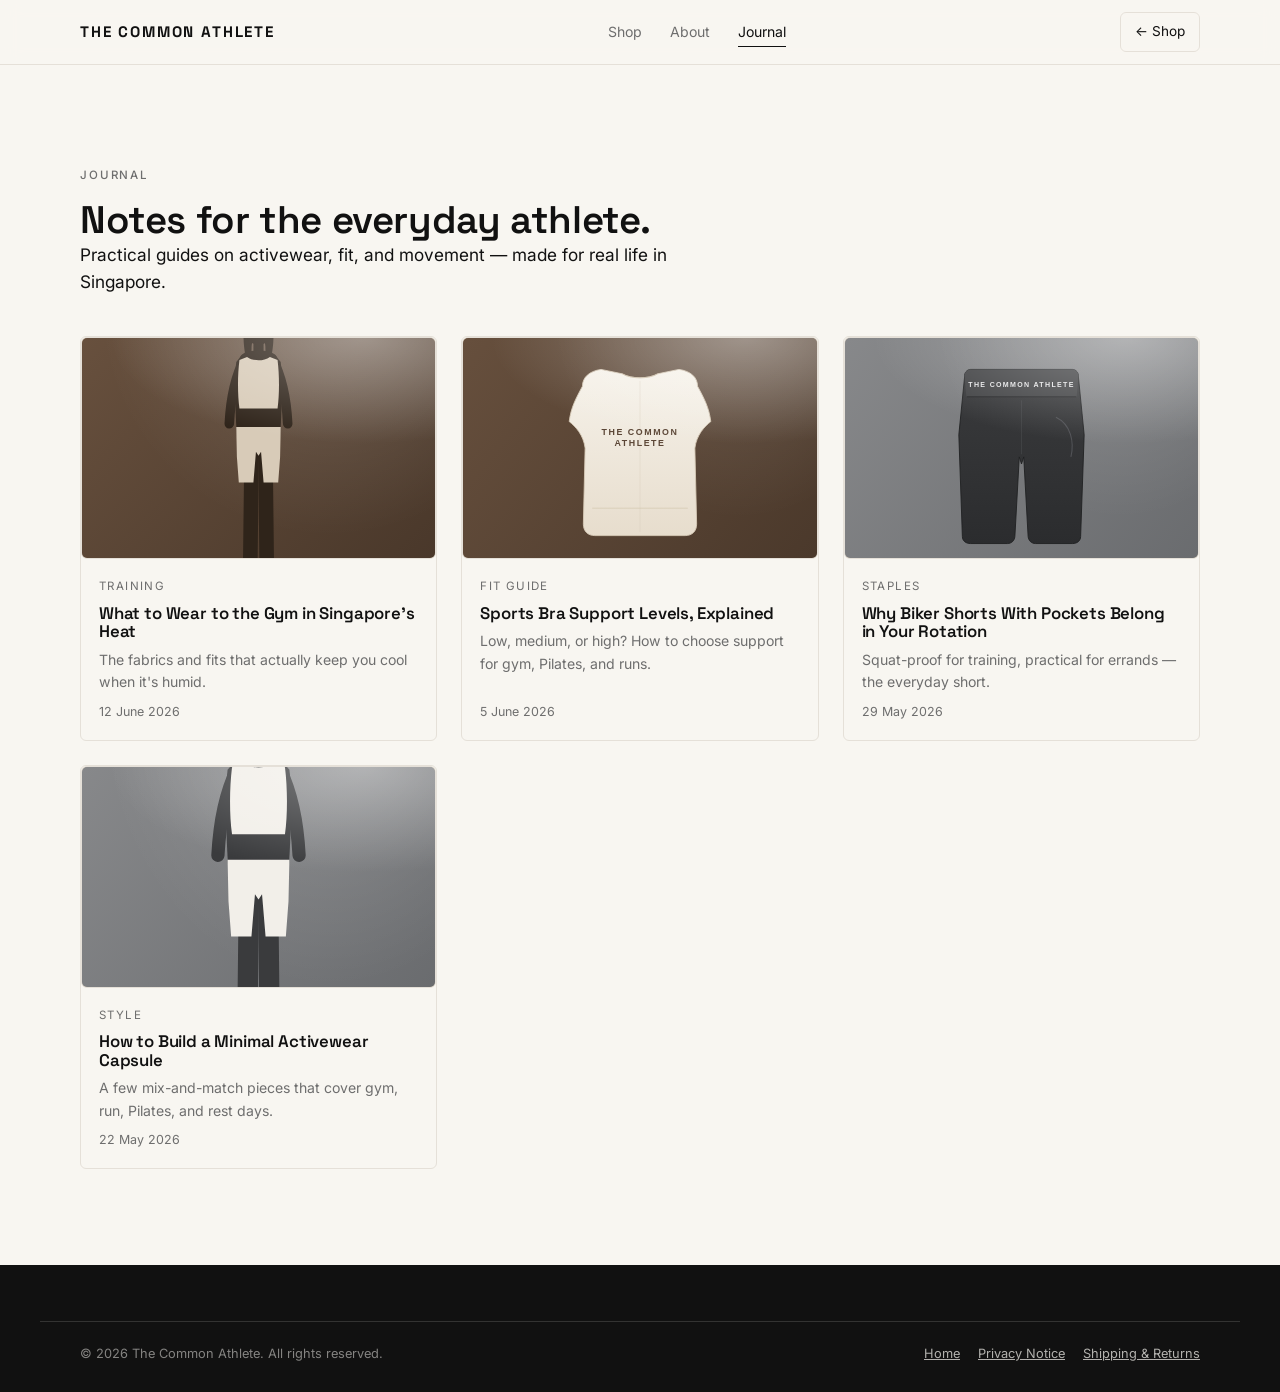
==== blog/index.html @ 87c4ff46 "Add SEO, blog, countdown, shop & launch-ready improvements SEO: - Full meta + Open Graph + Twitter c" ====
<!DOCTYPE html>
<html lang="en">
<head>
  <meta charset="UTF-8" />
  <meta name="viewport" content="width=device-width, initial-scale=1.0" />
  <title>Journal | The Common Athlete — Activewear Tips &amp; Guides Singapore</title>
  <meta name="description" content="The Common Athlete Journal — practical guides on activewear for Singapore's heat, sports bra support, biker shorts, and building a minimal activewear capsule." />
  <meta name="keywords" content="activewear blog Singapore, gym wear tips, sports bra guide, biker shorts, activewear capsule, athleisure Singapore" />
  <link rel="canonical" href="https://dominopizzaaaa.github.io/the-common-athlete/blog/" />
  <link rel="icon" href="../favicon.svg" type="image/svg+xml" />
  <link rel="apple-touch-icon" href="../apple-touch-icon.png" />

  <meta property="og:type" content="website" />
  <meta property="og:site_name" content="The Common Athlete" />
  <meta property="og:title" content="The Common Athlete Journal — Activewear Tips &amp; Guides" />
  <meta property="og:description" content="Practical activewear guides for the everyday athlete in Singapore." />
  <meta property="og:url" content="https://dominopizzaaaa.github.io/the-common-athlete/blog/" />
  <meta property="og:image" content="https://dominopizzaaaa.github.io/the-common-athlete/images/og-image.png" />
  <meta name="twitter:card" content="summary_large_image" />

  <link rel="preconnect" href="https://fonts.googleapis.com" />
  <link rel="preconnect" href="https://fonts.gstatic.com" crossorigin />
  <link href="https://fonts.googleapis.com/css2?family=Inter:wght@400;500;600&family=Space+Grotesk:wght@500;600;700&display=swap" rel="stylesheet" />
  <link rel="stylesheet" href="../css/styles.css" />

  <script type="application/ld+json">
  {
    "@context": "https://schema.org",
    "@type": "Blog",
    "name": "The Common Athlete Journal",
    "url": "https://dominopizzaaaa.github.io/the-common-athlete/blog/",
    "description": "Practical activewear guides for the everyday athlete in Singapore.",
    "publisher": { "@type": "Organization", "name": "The Common Athlete" }
  }
  </script>
</head>
<body>
  <header class="nav">
    <div class="nav__inner container">
      <a href="../index.html" class="nav__logo">THE COMMON ATHLETE</a>
      <nav class="nav__links" aria-label="Primary">
        <a href="../index.html#collection">Shop</a>
        <a href="../index.html#about">About</a>
        <a href="index.html" class="is-active">Journal</a>
      </nav>
      <a href="../index.html" class="nav__bag">← Shop</a>
    </div>
  </header>

  <main class="section">
    <div class="container">
      <header class="section__head">
        <span class="eyebrow">Journal</span>
        <h1 class="section__title">Notes for the everyday athlete.</h1>
        <p class="lead">Practical guides on activewear, fit, and movement — made for real life in Singapore.</p>
      </header>

      <div class="blog-grid">
        <a class="post-card" href="gym-activewear-singapore-heat.html">
          <div class="post-card__media ph"><img src="../images/life-gym.svg" alt="Training in Singapore's heat" loading="lazy" /></div>
          <div class="post-card__body">
            <span class="post-card__cat">Training</span>
            <h2 class="post-card__title">What to Wear to the Gym in Singapore's Heat</h2>
            <p class="post-card__excerpt">The fabrics and fits that actually keep you cool when it's humid.</p>
            <span class="post-card__date">12 June 2026</span>
          </div>
        </a>

        <a class="post-card" href="sports-bra-support-guide.html">
          <div class="post-card__media ph"><img src="../images/product-crop.svg" alt="Sports bra support levels" loading="lazy" /></div>
          <div class="post-card__body">
            <span class="post-card__cat">Fit Guide</span>
            <h2 class="post-card__title">Sports Bra Support Levels, Explained</h2>
            <p class="post-card__excerpt">Low, medium, or high? How to choose support for gym, Pilates, and runs.</p>
            <span class="post-card__date">5 June 2026</span>
          </div>
        </a>

        <a class="post-card" href="biker-shorts-with-pockets.html">
          <div class="post-card__media ph"><img src="../images/product-shorts.svg" alt="Biker shorts with pockets" loading="lazy" /></div>
          <div class="post-card__body">
            <span class="post-card__cat">Staples</span>
            <h2 class="post-card__title">Why Biker Shorts With Pockets Belong in Your Rotation</h2>
            <p class="post-card__excerpt">Squat-proof for training, practical for errands — the everyday short.</p>
            <span class="post-card__date">29 May 2026</span>
          </div>
        </a>

        <a class="post-card" href="activewear-capsule-wardrobe.html">
          <div class="post-card__media ph"><img src="../images/look-1.svg" alt="Minimal activewear capsule" loading="lazy" /></div>
          <div class="post-card__body">
            <span class="post-card__cat">Style</span>
            <h2 class="post-card__title">How to Build a Minimal Activewear Capsule</h2>
            <p class="post-card__excerpt">A few mix-and-match pieces that cover gym, run, Pilates, and rest days.</p>
            <span class="post-card__date">22 May 2026</span>
          </div>
        </a>
      </div>
    </div>
  </main>

  <footer class="footer">
    <div class="container footer__base">
      <p>© <span id="year"></span> The Common Athlete. All rights reserved.</p>
      <nav class="footer__legal" aria-label="Legal">
        <a href="../index.html">Home</a>
        <a href="../privacy.html">Privacy Notice</a>
        <a href="../shipping-returns.html">Shipping &amp; Returns</a>
      </nav>
    </div>
  </footer>
  <script>document.getElementById('year').textContent = new Date().getFullYear();</script>
</body>
</html>
---- css/styles.css ----
/* ==========================================================================
   The Common Athlete — styles.css
   Minimal, editorial activewear brand. Mobile-first, responsive.
   ========================================================================== */

/* ---------- Design tokens ---------- */
:root {
  --bg:            #F8F6F1;  /* warm off-white */
  --bg-alt:        #F1EEE6;  /* slightly deeper section bg */
  --text:          #111111;  /* near-black */
  --muted:         #6E6E6E;  /* secondary text */
  --accent:        #5B4636;  /* espresso */
  --accent-dark:   #463528;  /* espresso hover */
  --oat:           #D8CBB8;  /* soft neutral */
  --border:        #E5E0D8;  /* light beige border */

  --maxw: 1200px;
  --pad: 24px;
  --radius: 6px;
  --ease: cubic-bezier(.4, 0, .2, 1);

  --shadow: 0 1px 2px rgba(17,17,17,.04), 0 8px 24px rgba(17,17,17,.05);
}

/* ---------- Reset ---------- */
*, *::before, *::after { box-sizing: border-box; }
* { margin: 0; }

html { scroll-behavior: smooth; -webkit-text-size-adjust: 100%; }

body {
  font-family: "Inter", system-ui, -apple-system, "Segoe UI", sans-serif;
  background: var(--bg);
  color: var(--text);
  line-height: 1.6;
  -webkit-font-smoothing: antialiased;
  text-rendering: optimizeLegibility;
}

img { max-width: 100%; display: block; }
a { color: inherit; text-decoration: none; }
button { font: inherit; cursor: pointer; }
ul { list-style: none; padding: 0; }

h1, h2, h3, h4 {
  font-family: "Space Grotesk", "Inter", sans-serif;
  font-weight: 600;
  line-height: 1.1;
  letter-spacing: -0.01em;
}

/* ---------- Layout helpers ---------- */
.container {
  width: 100%;
  max-width: var(--maxw);
  margin: 0 auto;
  padding: 0 var(--pad);
}

.section { padding: 72px 0; }
.section--alt { background: var(--bg-alt); }

.section__head { max-width: 640px; margin-bottom: 40px; }
.section__title {
  font-size: clamp(1.6rem, 4vw, 2.4rem);
  margin-top: 12px;
}

.eyebrow {
  display: inline-block;
  font-size: 0.72rem;
  letter-spacing: 0.16em;
  text-transform: uppercase;
  color: var(--muted);
  font-weight: 500;
}

.lead { font-size: 1.08rem; color: var(--text); margin-bottom: 16px; }
.muted { color: var(--muted); font-weight: 400; }

/* ---------- Buttons ---------- */
.btn {
  display: inline-flex;
  align-items: center;
  justify-content: center;
  gap: 8px;
  padding: 13px 24px;
  border-radius: var(--radius);
  font-size: 0.92rem;
  font-weight: 500;
  letter-spacing: 0.01em;
  border: 1px solid transparent;
  transition: background .25s var(--ease), color .25s var(--ease),
              border-color .25s var(--ease), transform .15s var(--ease);
}
.btn:active { transform: translateY(1px); }

.btn--solid { background: var(--text); color: var(--bg); }
.btn--solid:hover { background: var(--accent); }

.btn--outline {
  background: transparent;
  color: var(--text);
  border-color: var(--text);
}
.btn--outline:hover { background: var(--text); color: var(--bg); }

.btn--block { width: 100%; }

/* ---------- Announcement bar ---------- */
.announce {
  background: var(--accent);
  color: var(--bg);
  text-align: center;
  font-size: 0.8rem;
  letter-spacing: 0.02em;
  padding: 9px 16px;
}

/* ---------- Navigation ---------- */
.nav {
  position: sticky;
  top: 0;
  z-index: 50;
  background: rgba(248, 246, 241, 0.85);
  backdrop-filter: saturate(140%) blur(10px);
  border-bottom: 1px solid var(--border);
}
.nav__inner {
  display: flex;
  align-items: center;
  justify-content: space-between;
  gap: 16px;
  height: 64px;
}
.nav__logo {
  font-family: "Space Grotesk", sans-serif;
  font-weight: 700;
  font-size: 0.95rem;
  letter-spacing: 0.12em;
}
.nav__links { display: none; gap: 28px; }
.nav__links a {
  font-size: 0.88rem;
  color: var(--muted);
  position: relative;
  padding: 4px 0;
  transition: color .2s var(--ease);
}
.nav__links a::after {
  content: "";
  position: absolute;
  left: 0; bottom: 0;
  width: 0; height: 1px;
  background: var(--text);
  transition: width .25s var(--ease);
}
.nav__links a:hover { color: var(--text); }
.nav__links a:hover::after { width: 100%; }

.nav__bag {
  display: inline-flex;
  align-items: center;
  gap: 8px;
  background: transparent;
  border: 1px solid var(--border);
  border-radius: var(--radius);
  padding: 8px 14px;
  font-size: 0.85rem;
  transition: border-color .2s var(--ease);
}
.nav__bag:hover { border-color: var(--text); }
.nav__bag-count {
  background: var(--text);
  color: var(--bg);
  font-size: 0.72rem;
  min-width: 18px;
  height: 18px;
  border-radius: 999px;
  display: inline-flex;
  align-items: center;
  justify-content: center;
  padding: 0 5px;
}

/* Burger */
.nav__burger {
  display: inline-flex;
  flex-direction: column;
  justify-content: center;
  gap: 5px;
  width: 40px; height: 40px;
  background: transparent;
  border: none;
  padding: 8px;
}
.nav__burger span {
  height: 1.5px;
  width: 100%;
  background: var(--text);
  transition: transform .3s var(--ease), opacity .2s var(--ease);
}
.nav__burger.is-open span:nth-child(1) { transform: translateY(6.5px) rotate(45deg); }
.nav__burger.is-open span:nth-child(2) { opacity: 0; }
.nav__burger.is-open span:nth-child(3) { transform: translateY(-6.5px) rotate(-45deg); }

/* Mobile menu */
.mobile-menu {
  overflow: hidden;
  max-height: 0;
  border-top: 0 solid var(--border);
  transition: max-height .35s var(--ease);
  background: var(--bg);
}
.mobile-menu.is-open {
  max-height: 360px;
  border-top: 1px solid var(--border);
}
.mobile-menu nav { display: flex; flex-direction: column; padding: 8px var(--pad) 20px; }
.mobile-menu__link {
  padding: 14px 0;
  font-size: 1rem;
  border-bottom: 1px solid var(--border);
}
.mobile-menu__cta { color: var(--accent); font-weight: 600; border-bottom: none; }

/* ---------- Placeholders (neutral editorial blocks) ---------- */
.ph {
  position: relative;
  border-radius: var(--radius);
  border: 1px solid var(--border);
  overflow: hidden;
  background: linear-gradient(135deg, var(--oat), #cabfa9);
  display: flex;
  align-items: flex-end;
  justify-content: flex-start;
}
.ph img {
  position: absolute;
  inset: 0;
  width: 100%;
  height: 100%;
  object-fit: cover;
  display: block;
}
.ph__label {
  font-family: "Space Grotesk", sans-serif;
  font-size: 0.78rem;
  letter-spacing: 0.14em;
  text-transform: uppercase;
  color: rgba(17,17,17,.55);
  padding: 16px;
}
/* subtle grain/sheen */
.ph::after {
  content: "";
  position: absolute; inset: 0;
  background: radial-gradient(120% 80% at 80% 0%, rgba(255,255,255,.35), transparent 60%);
  pointer-events: none;
}
.ph--tone-espresso { background: linear-gradient(135deg, #6b5340, #463528); }
.ph--tone-slate    { background: linear-gradient(135deg, #8c8d8f, #6c6e70); }
.ph--tone-oat      { background: linear-gradient(135deg, #e0d4c1, #cdbfa6); }
.ph--tone-white    { background: linear-gradient(135deg, #fbfaf7, #ece8df); }
.ph--tone-espresso .ph__label { color: rgba(255,255,255,.7); }
.ph--tone-slate .ph__label    { color: rgba(255,255,255,.75); }

.ph--hero { aspect-ratio: 4 / 5; }
.ph--card { aspect-ratio: 4 / 5; border-radius: 0; border: none; border-bottom: 1px solid var(--border); }
.ph--tall { aspect-ratio: 3 / 4; }
.ph--tile { aspect-ratio: 1 / 1; margin-bottom: 14px; }

/* ---------- Hero ---------- */
.hero { padding: 48px 0 64px; }
.hero__inner {
  display: grid;
  gap: 36px;
  align-items: center;
}
.hero__title {
  font-size: clamp(2.2rem, 8vw, 4rem);
  margin: 14px 0 18px;
}
.hero__sub {
  font-size: 1.08rem;
  color: var(--muted);
  max-width: 460px;
  margin-bottom: 28px;
}
.hero__cta { display: flex; flex-wrap: wrap; gap: 12px; margin-bottom: 22px; }
.hero__note {
  font-size: 0.78rem;
  letter-spacing: 0.04em;
  color: var(--muted);
  text-transform: uppercase;
}

/* ---------- Promise strip ---------- */
.promise {
  border-top: 1px solid var(--border);
  border-bottom: 1px solid var(--border);
  background: var(--bg-alt);
}
.promise__row {
  display: grid;
  grid-template-columns: repeat(2, 1fr);
  gap: 1px;
}
.promise__item {
  padding: 22px 8px;
  display: flex;
  align-items: center;
  gap: 12px;
}
.promise__k {
  font-family: "Space Grotesk", sans-serif;
  font-size: 0.72rem;
  color: var(--accent);
  letter-spacing: 0.1em;
}
.promise__item p { font-size: 0.92rem; font-weight: 500; }

/* ---------- Grids ---------- */
.grid { display: grid; gap: 24px; }
.grid--products { grid-template-columns: 1fr; }
.grid--life     { grid-template-columns: repeat(2, 1fr); }
.grid--features { grid-template-columns: repeat(2, 1fr); gap: 0; }

/* ---------- Product cards ---------- */
.card {
  background: var(--bg);
  border: 1px solid var(--border);
  border-radius: var(--radius);
  overflow: hidden;
  display: flex;
  flex-direction: column;
  transition: transform .3s var(--ease), box-shadow .3s var(--ease);
}
.card:hover { transform: translateY(-4px); box-shadow: var(--shadow); }
.card__body { padding: 18px 18px 20px; display: flex; flex-direction: column; flex: 1; }
.card__top {
  display: flex;
  justify-content: space-between;
  align-items: baseline;
  gap: 12px;
  margin-bottom: 8px;
}
.card__name { font-size: 1.02rem; }
.card__price { font-size: 0.95rem; color: var(--accent); white-space: nowrap; }
.card__desc { font-size: 0.88rem; color: var(--muted); margin-bottom: 16px; flex: 1; }

/* Colour swatches */
.swatches { display: flex; gap: 8px; margin-bottom: 18px; }
.sw {
  width: 16px; height: 16px;
  border-radius: 999px;
  border: 1px solid rgba(17,17,17,.18);
  box-shadow: inset 0 0 0 2px var(--bg);
  cursor: pointer;
  transition: transform .15s var(--ease);
}
.sw:hover { transform: scale(1.15); }
.sw--black    { background: #1a1a1a; }
.sw--espresso { background: #5B4636; }
.sw--oat      { background: #D8CBB8; }
.sw--slate    { background: #7c7e80; }
.sw--white    { background: #f3f0ea; }

/* ---------- Highlight / Everyday Set ---------- */
.highlight, .about {
  display: grid;
  gap: 36px;
  align-items: center;
}
.feature-list {
  display: grid;
  grid-template-columns: repeat(2, 1fr);
  gap: 10px 24px;
  margin: 22px 0 28px;
}
.feature-list li {
  position: relative;
  padding-left: 20px;
  font-size: 0.92rem;
}
.feature-list li::before {
  content: "—";
  position: absolute;
  left: 0;
  color: var(--accent);
}

/* ---------- Lifestyle tiles ---------- */
.tile__name { font-size: 1.05rem; margin-bottom: 4px; }
.tile p { font-size: 0.88rem; color: var(--muted); }

/* ---------- Fit & function ---------- */
.feat {
  display: flex;
  align-items: center;
  gap: 12px;
  padding: 20px 4px;
  border-bottom: 1px solid var(--border);
  font-size: 0.95rem;
  font-weight: 500;
}
.feat__k {
  font-family: "Space Grotesk", sans-serif;
  color: var(--accent);
  font-size: 1.1rem;
}

/* ---------- Waitlist ---------- */
.waitlist { display: grid; gap: 36px; }
.waitlist__head { max-width: 560px; }
.waitlist__form {
  display: grid;
  grid-template-columns: 1fr;
  gap: 18px;
  background: var(--bg);
  border: 1px solid var(--border);
  border-radius: var(--radius);
  padding: 28px;
}
.field { display: flex; flex-direction: column; gap: 7px; }
.field--full { grid-column: 1 / -1; }
.field label, .field legend {
  font-size: 0.78rem;
  letter-spacing: 0.06em;
  text-transform: uppercase;
  color: var(--muted);
  font-weight: 500;
}
.field input[type="email"],
.field select {
  padding: 12px 14px;
  border: 1px solid var(--border);
  border-radius: var(--radius);
  background: var(--bg);
  font: inherit;
  color: var(--text);
  transition: border-color .2s var(--ease);
}
.field input:focus, .field select:focus {
  outline: none;
  border-color: var(--accent);
}
fieldset.field { border: none; padding: 0; }
.checks { display: grid; grid-template-columns: repeat(2, 1fr); gap: 10px; margin-top: 4px; }
.check {
  display: flex;
  align-items: center;
  gap: 9px;
  font-size: 0.9rem;
  text-transform: none;
  letter-spacing: 0;
  color: var(--text);
  font-weight: 400;
}
.check input { accent-color: var(--accent); width: 16px; height: 16px; }
.form__note { font-size: 0.8rem; color: var(--muted); margin-top: 10px; text-align: center; }
.form__success {
  grid-column: 1 / -1;
  background: var(--accent);
  color: var(--bg);
  padding: 14px 18px;
  border-radius: var(--radius);
  font-size: 0.9rem;
  text-align: center;
}

/* ---------- Community ---------- */
.community { padding: 48px 0; }
.community__row {
  display: grid;
  gap: 16px;
  grid-template-columns: 1fr;
}
.community__item {
  display: flex;
  align-items: center;
  gap: 12px;
  padding: 18px 20px;
  border: 1px solid var(--border);
  border-radius: var(--radius);
  font-size: 0.92rem;
  color: var(--muted);
}
.community__dot {
  width: 8px; height: 8px;
  border-radius: 999px;
  background: var(--accent);
  flex-shrink: 0;
}

/* ---------- Footer ---------- */
.footer {
  background: var(--text);
  color: var(--bg);
  padding: 56px 0 28px;
}
.footer a { color: rgba(248,246,241,.7); transition: color .2s var(--ease); }
.footer a:hover { color: var(--bg); }
.footer__grid {
  display: grid;
  grid-template-columns: 1fr;
  gap: 36px;
  padding-bottom: 40px;
}
.footer__logo {
  font-family: "Space Grotesk", sans-serif;
  font-weight: 700;
  letter-spacing: 0.12em;
  font-size: 1rem;
  color: var(--bg);
}
.footer__line { color: rgba(248,246,241,.6); font-size: 0.88rem; margin-top: 10px; max-width: 320px; }
.footer__col h4 {
  font-size: 0.78rem;
  letter-spacing: 0.1em;
  text-transform: uppercase;
  margin-bottom: 14px;
  color: var(--bg);
}
.footer__col a { display: block; padding: 5px 0; font-size: 0.9rem; }
.footer__form { display: flex; gap: 8px; margin-top: 14px; }
.footer__form input {
  flex: 1;
  padding: 11px 13px;
  border: 1px solid rgba(248,246,241,.25);
  border-radius: var(--radius);
  background: transparent;
  color: var(--bg);
  font: inherit;
}
.footer__form input::placeholder { color: rgba(248,246,241,.45); }
.footer__form input:focus { outline: none; border-color: var(--bg); }
.footer__form .btn--solid { background: var(--bg); color: var(--text); white-space: nowrap; }
.footer__form .btn--solid:hover { background: var(--oat); }
.footer__msg { font-size: 0.82rem; color: var(--oat); margin-top: 10px; }
.footer__base {
  border-top: 1px solid rgba(248,246,241,.15);
  padding-top: 22px;
  display: flex;
  flex-direction: column;
  gap: 8px;
  font-size: 0.8rem;
  color: rgba(248,246,241,.5);
}

/* ---------- Bag drawer ---------- */
.drawer-overlay {
  position: fixed; inset: 0;
  background: rgba(17,17,17,.4);
  z-index: 90;
  opacity: 0;
  transition: opacity .3s var(--ease);
}
.drawer-overlay.is-open { opacity: 1; }

.drawer {
  position: fixed;
  top: 0; right: 0;
  height: 100%;
  width: min(380px, 90vw);
  background: var(--bg);
  z-index: 100;
  display: flex;
  flex-direction: column;
  transform: translateX(100%);
  transition: transform .35s var(--ease);
  box-shadow: -8px 0 40px rgba(17,17,17,.12);
}
.drawer.is-open { transform: translateX(0); }
.drawer__head {
  display: flex;
  align-items: center;
  justify-content: space-between;
  padding: 22px var(--pad);
  border-bottom: 1px solid var(--border);
}
.drawer__head h3 { font-size: 1.1rem; }
.drawer__close { background: none; border: none; font-size: 1.6rem; line-height: 1; color: var(--text); }
.drawer__body { flex: 1; overflow-y: auto; padding: 16px var(--pad); }
.drawer__empty { color: var(--muted); font-size: 0.92rem; text-align: center; margin-top: 40px; }

.bag-item {
  display: flex;
  gap: 14px;
  padding: 14px 0;
  border-bottom: 1px solid var(--border);
}
.bag-item__thumb {
  width: 56px; height: 70px;
  border-radius: var(--radius);
  flex-shrink: 0;
}
.bag-item__info { flex: 1; min-width: 0; }
.bag-item__name { font-size: 0.92rem; font-weight: 500; }
.bag-item__size { font-size: 0.78rem; color: var(--muted); margin-top: 2px; }
.bag-item__price { font-size: 0.85rem; color: var(--accent); margin-top: 2px; }
.bag-item__qty { display: flex; align-items: center; gap: 10px; margin-top: 8px; }
.bag-item__qty button {
  width: 24px; height: 24px;
  border: 1px solid var(--border);
  border-radius: 4px;
  background: var(--bg);
  font-size: 0.9rem;
  line-height: 1;
}
.bag-item__qty button:hover { border-color: var(--text); }
.bag-item__remove {
  background: none; border: none;
  font-size: 0.78rem;
  color: var(--muted);
  text-decoration: underline;
  margin-top: 8px;
  padding: 0;
}

.drawer__foot { border-top: 1px solid var(--border); padding: 20px var(--pad); }
.drawer__total {
  display: flex;
  justify-content: space-between;
  font-weight: 600;
  margin-bottom: 14px;
}
.drawer__note { font-size: 0.76rem; color: var(--muted); text-align: center; margin-top: 10px; }
#checkoutBtn:disabled { opacity: .45; cursor: not-allowed; }

/* ---------- Campaign banner ---------- */
.banner { width: 100%; }
.banner img {
  display: block;
  width: 100%;
  height: auto;
  aspect-ratio: 16 / 9;
  object-fit: cover;
}
@media (min-width: 700px) {
  .banner img { aspect-ratio: 1600 / 640; }
}

/* ---------- Lookbook ---------- */
.grid--look { grid-template-columns: 1fr; }
.look { margin: 0; }
.ph--look { aspect-ratio: 4 / 5; }
.look figcaption {
  margin-top: 12px;
  font-size: 0.88rem;
  color: var(--muted);
}

/* ---------- Size guide ---------- */
.sizing { display: grid; gap: 36px; align-items: start; }
.table-wrap { overflow-x: auto; -webkit-overflow-scrolling: touch; }
.size-table {
  width: 100%;
  border-collapse: collapse;
  background: var(--bg);
  border: 1px solid var(--border);
  border-radius: var(--radius);
  overflow: hidden;
  font-size: 0.92rem;
}
.size-table caption {
  text-align: left;
  font-size: 0.78rem;
  letter-spacing: 0.06em;
  text-transform: uppercase;
  color: var(--muted);
  padding: 0 0 12px;
}
.size-table th, .size-table td {
  padding: 14px 16px;
  text-align: left;
  border-bottom: 1px solid var(--border);
}
.size-table thead th {
  background: var(--bg-alt);
  font-weight: 600;
  font-size: 0.78rem;
  letter-spacing: 0.06em;
  text-transform: uppercase;
  color: var(--text);
}
.size-table tbody tr:last-child td { border-bottom: none; }
.size-table tbody tr:hover { background: var(--bg-alt); }
.size-table td:first-child { font-weight: 600; color: var(--accent); }
.sizing__note { font-size: 0.8rem; margin-top: 12px; }
.sizing__tips { margin-top: 22px; display: grid; gap: 10px; }
.sizing__tips li {
  font-size: 0.9rem;
  color: var(--muted);
  padding-left: 18px;
  position: relative;
}
.sizing__tips li::before { content: "—"; position: absolute; left: 0; color: var(--accent); }
.sizing__tips strong { color: var(--text); font-weight: 600; }
.ph--measure { aspect-ratio: 3 / 4; }

/* ---------- FAQ ---------- */
.faq { max-width: 760px; border-top: 1px solid var(--border); }
.faq__item { border-bottom: 1px solid var(--border); }
.faq__item summary {
  list-style: none;
  cursor: pointer;
  padding: 20px 40px 20px 0;
  font-family: "Space Grotesk", sans-serif;
  font-weight: 500;
  font-size: 1.02rem;
  position: relative;
  transition: color .2s var(--ease);
}
.faq__item summary::-webkit-details-marker { display: none; }
.faq__item summary::after {
  content: "+";
  position: absolute;
  right: 4px; top: 50%;
  transform: translateY(-50%);
  font-size: 1.4rem;
  color: var(--accent);
  transition: transform .25s var(--ease);
}
.faq__item[open] summary::after { transform: translateY(-50%) rotate(45deg); }
.faq__item summary:hover { color: var(--accent); }
.faq__item p {
  padding: 0 40px 22px 0;
  color: var(--muted);
  font-size: 0.95rem;
  max-width: 640px;
}

/* ---------- Footer contact line ---------- */
.footer__contact { font-size: 0.85rem; color: rgba(248,246,241,.6); margin-top: 16px; }
.footer__contact a { color: var(--oat); text-decoration: underline; }

/* ---------- Floating WhatsApp button ---------- */
.wa-float {
  position: fixed;
  right: 20px;
  bottom: 20px;
  z-index: 80;
  display: inline-flex;
  align-items: center;
  gap: 10px;
  padding: 12px 18px 12px 14px;
  background: #25D366;
  color: #ffffff;
  border-radius: 999px;
  font-size: 0.9rem;
  font-weight: 600;
  box-shadow: 0 6px 20px rgba(37,211,102,.35), 0 2px 6px rgba(17,17,17,.15);
  transition: transform .2s var(--ease), box-shadow .2s var(--ease);
}
.wa-float:hover { transform: translateY(-2px); box-shadow: 0 10px 26px rgba(37,211,102,.45); }
.wa-float svg { flex-shrink: 0; }
.wa-float__label { white-space: nowrap; }
/* gentle attention pulse */
.wa-float::before {
  content: "";
  position: absolute;
  inset: 0;
  border-radius: 999px;
  box-shadow: 0 0 0 0 rgba(37,211,102,.5);
  animation: wa-pulse 2.4s infinite;
}
@keyframes wa-pulse {
  0% { box-shadow: 0 0 0 0 rgba(37,211,102,.45); }
  70% { box-shadow: 0 0 0 14px rgba(37,211,102,0); }
  100% { box-shadow: 0 0 0 0 rgba(37,211,102,0); }
}
@media (max-width: 560px) {
  .wa-float__label { display: none; }
  .wa-float { padding: 14px; right: 16px; bottom: 16px; }
}

/* ---------- Size selector (product cards) ---------- */
.sizes { display: flex; flex-wrap: wrap; gap: 6px; margin-bottom: 16px; }
.size {
  min-width: 38px;
  padding: 7px 10px;
  border: 1px solid var(--border);
  border-radius: var(--radius);
  background: var(--bg);
  font-size: 0.82rem;
  color: var(--text);
  transition: border-color .15s var(--ease), background .15s var(--ease), color .15s var(--ease);
}
.size:hover { border-color: var(--text); }
.size.is-active { background: var(--text); color: var(--bg); border-color: var(--text); }
.sizes.needs-pick { animation: shake .4s var(--ease); }
.sizes.needs-pick .size { border-color: #b0392b; }
@keyframes shake {
  0%,100% { transform: translateX(0); }
  25% { transform: translateX(-4px); }
  75% { transform: translateX(4px); }
}

/* ---------- The Everyday Set — bundle ---------- */
.set-price { display: flex; align-items: baseline; gap: 12px; margin: 4px 0 18px; flex-wrap: wrap; }
.set-price__now { font-family: "Space Grotesk", sans-serif; font-size: 1.5rem; font-weight: 600; color: var(--text); }
.set-price__was { font-size: 1rem; color: var(--muted); text-decoration: line-through; }
.set-price__save {
  font-size: 0.74rem;
  letter-spacing: 0.04em;
  text-transform: uppercase;
  background: var(--accent);
  color: var(--bg);
  padding: 4px 10px;
  border-radius: 999px;
}
.set-buy__actions { display: flex; flex-wrap: wrap; gap: 12px; }

/* ---------- Countdown ---------- */
.countdown { display: flex; gap: 10px; margin: 24px 0 8px; }
.countdown__unit {
  display: flex;
  flex-direction: column;
  align-items: center;
  min-width: 62px;
  padding: 12px 8px;
  background: var(--bg);
  border: 1px solid var(--border);
  border-radius: var(--radius);
}
.countdown__num {
  font-family: "Space Grotesk", sans-serif;
  font-size: 1.6rem;
  font-weight: 600;
  line-height: 1;
  font-variant-numeric: tabular-nums;
}
.countdown__label {
  font-size: 0.66rem;
  letter-spacing: 0.1em;
  text-transform: uppercase;
  color: var(--muted);
  margin-top: 6px;
}
.countdown__caption { font-size: 0.8rem; margin-top: 4px; }

/* ---------- Consent checkbox ---------- */
.consent {
  align-items: flex-start;
  gap: 10px;
  font-size: 0.85rem;
  color: var(--muted);
  line-height: 1.5;
}
.consent input { margin-top: 2px; accent-color: var(--accent); width: 16px; height: 16px; flex-shrink: 0; }
.consent a { color: var(--accent); text-decoration: underline; }
.consent.needs-pick span { color: #b0392b; }

/* ---------- Footer legal row ---------- */
.footer__legal {
  display: flex;
  flex-wrap: wrap;
  gap: 8px 18px;
  align-items: center;
}
.footer__legal a { text-decoration: underline; }
.footer__legal span { color: rgba(248,246,241,.5); }

/* ---------- Legal pages ---------- */
.legal { max-width: 760px; }
.legal h1 { margin: 10px 0 6px; }
.legal h2 { font-size: 1.15rem; margin: 30px 0 8px; }
.legal p { color: var(--muted); margin-bottom: 12px; }
.legal a { color: var(--accent); text-decoration: underline; }

/* ---------- Active nav link ---------- */
.nav__links a.is-active { color: var(--text); }
.nav__links a.is-active::after { width: 100%; }

/* ---------- Back to top ---------- */
.to-top {
  position: fixed;
  left: 20px;
  bottom: 20px;
  z-index: 80;
  width: 44px;
  height: 44px;
  display: inline-flex;
  align-items: center;
  justify-content: center;
  background: var(--text);
  color: var(--bg);
  border: none;
  border-radius: 999px;
  box-shadow: 0 6px 18px rgba(17,17,17,.2);
  opacity: 0;
  transform: translateY(8px);
  transition: opacity .25s var(--ease), transform .25s var(--ease), background .2s var(--ease);
}
.to-top.is-visible { opacity: 1; transform: none; }
.to-top:hover { background: var(--accent); }
@media (max-width: 560px) {
  .to-top { left: 16px; bottom: 16px; }
}

/* ---------- Blog / Journal ---------- */
.blog-grid { display: grid; gap: 24px; grid-template-columns: 1fr; }
.post-card {
  border: 1px solid var(--border);
  border-radius: var(--radius);
  overflow: hidden;
  background: var(--bg);
  display: flex;
  flex-direction: column;
  transition: transform .3s var(--ease), box-shadow .3s var(--ease);
}
.post-card:hover { transform: translateY(-4px); box-shadow: var(--shadow); }
.post-card__media { aspect-ratio: 16 / 10; }
.post-card__body { padding: 18px; display: flex; flex-direction: column; gap: 8px; flex: 1; }
.post-card__cat { font-size: 0.72rem; letter-spacing: 0.12em; text-transform: uppercase; color: var(--muted); }
.post-card__title { font-size: 1.05rem; }
.post-card__excerpt { font-size: 0.88rem; color: var(--muted); flex: 1; }
.post-card__date { font-size: 0.78rem; color: var(--muted); }

.article { max-width: 720px; }
.breadcrumb { font-size: 0.82rem; color: var(--muted); margin-bottom: 20px; }
.breadcrumb a { color: var(--accent); text-decoration: none; }
.breadcrumb a:hover { text-decoration: underline; }
.article__meta { color: var(--muted); font-size: 0.85rem; margin-bottom: 8px; }
.article__lede { font-size: 1.1rem; color: var(--text); margin: 16px 0; }
.article__media { aspect-ratio: 16 / 9; margin: 24px 0; }
.article h2 { font-size: 1.3rem; margin: 30px 0 10px; }
.article p { margin-bottom: 14px; color: var(--text); }
.article ul { margin: 0 0 16px; padding-left: 20px; list-style: disc; }
.article li { margin-bottom: 6px; }
.article a { color: var(--accent); text-decoration: underline; }
.article__cta {
  margin-top: 36px;
  padding: 24px;
  border: 1px solid var(--border);
  border-radius: var(--radius);
  background: var(--bg-alt);
}
.article__cta h3 { font-size: 1.1rem; margin-bottom: 8px; }
.article__cta p { color: var(--muted); margin-bottom: 16px; }

@media (min-width: 600px) { .blog-grid { grid-template-columns: repeat(2, 1fr); } }
@media (min-width: 900px) { .blog-grid { grid-template-columns: repeat(3, 1fr); } }

/* ---------- Reveal on scroll ---------- */
.reveal { opacity: 0; transform: translateY(18px); transition: opacity .6s var(--ease), transform .6s var(--ease); }
.reveal.is-visible { opacity: 1; transform: none; }

/* ==========================================================================
   Responsive — tablet & up
   ========================================================================== */
@media (min-width: 600px) {
  .promise__row { grid-template-columns: repeat(4, 1fr); }
  .grid--products { grid-template-columns: repeat(2, 1fr); }
  .grid--look { grid-template-columns: repeat(3, 1fr); }
  .sizing { grid-template-columns: 1.4fr 1fr; }
  .waitlist__form { grid-template-columns: 1fr 1fr; }
  .community__row { grid-template-columns: repeat(3, 1fr); }
  .footer__base { flex-direction: row; justify-content: space-between; }
}

@media (min-width: 900px) {
  :root { --pad: 40px; }
  .nav__links { display: flex; }
  .nav__burger { display: none; }
  .mobile-menu { display: none; }

  .section { padding: 96px 0; }
  .hero { padding: 64px 0 88px; }
  .hero__inner { grid-template-columns: 1.05fr 1fr; gap: 56px; }

  .grid--products { grid-template-columns: repeat(4, 1fr); }
  .grid--life { grid-template-columns: repeat(4, 1fr); }
  .grid--features { grid-template-columns: repeat(4, 1fr); }

  .highlight { grid-template-columns: 1fr 1.1fr; gap: 56px; }
  .about { grid-template-columns: 1.1fr 1fr; gap: 56px; }
  .waitlist { grid-template-columns: 1fr 1.3fr; align-items: start; }
  .footer__grid { grid-template-columns: 1.6fr 1fr 1fr 1.4fr; }
}

/* ---------- Reduced motion ---------- */
@media (prefers-reduced-motion: reduce) {
  html { scroll-behavior: auto; }
  *, *::before, *::after { transition-duration: .01ms !important; animation-duration: .01ms !important; }
}
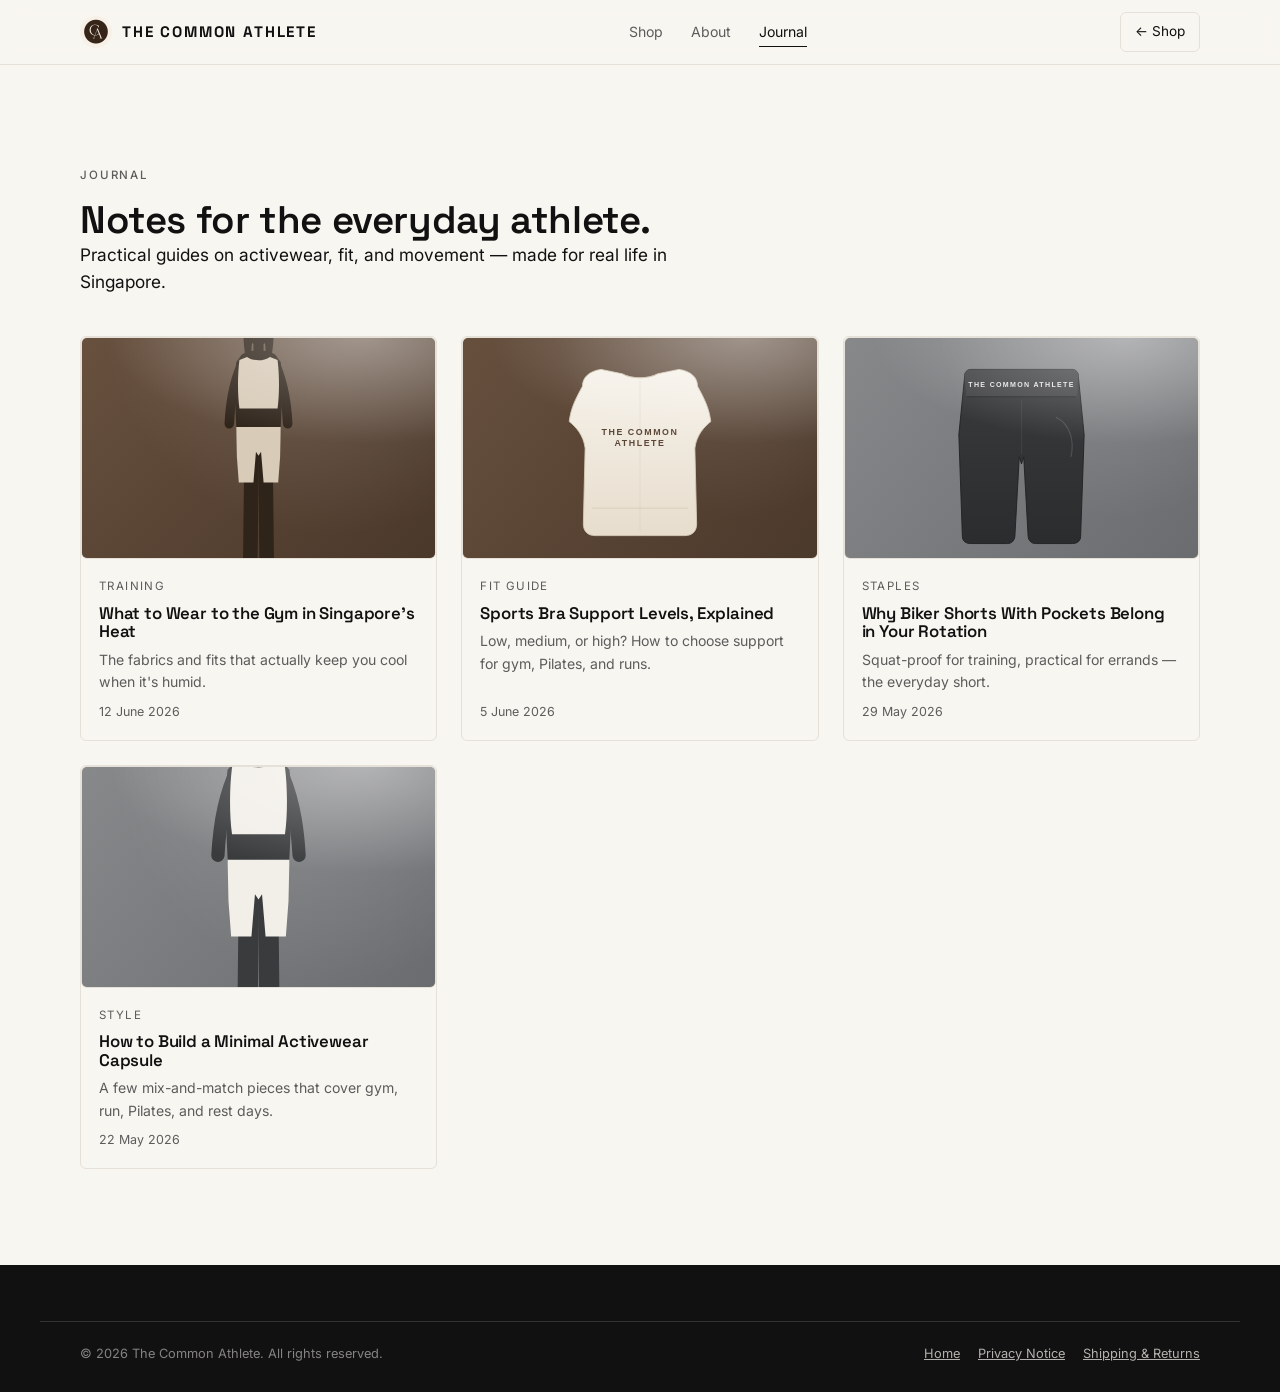
==== commit a982d236: "Add CA monogram logo to nav, footer, and icons Adds the brand's CA monogram (images/logo.png, optimi" ====
--- a/blog/index.html
+++ b/blog/index.html
@@ -37,7 +37,10 @@
 <body>
   <header class="nav">
     <div class="nav__inner container">
-      <a href="../index.html" class="nav__logo">THE COMMON ATHLETE</a>
+      <a href="../index.html" class="nav__logo">
+        <img src="../images/logo.png" alt="" class="nav__logo-mark" width="32" height="32" />
+        <span>THE COMMON ATHLETE</span>
+      </a>
       <nav class="nav__links" aria-label="Primary">
         <a href="../index.html#collection">Shop</a>
         <a href="../index.html#about">About</a>
--- a/css/styles.css
+++ b/css/styles.css
@@ -6,9 +6,9 @@
 /* ---------- Design tokens ---------- */
 :root {
   --bg:            #F8F6F1;  /* warm off-white */
-  --bg-alt:        #F1EEE6;  /* slightly deeper section bg */
+  --bg-alt:        #EAE5DB;  /* section alt bg — pushed darker for visible rhythm */
   --text:          #111111;  /* near-black */
-  --muted:         #6E6E6E;  /* secondary text */
+  --muted:         #5C5C5C;  /* secondary text — contrast-safe at 6:1 on --bg */
   --accent:        #5B4636;  /* espresso */
   --accent-dark:   #463528;  /* espresso hover */
   --oat:           #D8CBB8;  /* soft neutral */
@@ -107,6 +107,44 @@
 
 .btn--block { width: 100%; }
 
+/* "Added to bag" transient success state */
+.btn--added {
+  background: #2d7a4f !important;
+  color: var(--bg) !important;
+  pointer-events: none;
+  transition: background 0.15s !important;
+}
+
+/* ---------- Skip to content ---------- */
+.skip-link {
+  position: absolute;
+  top: -100px;
+  left: 16px;
+  z-index: 200;
+  background: var(--text);
+  color: var(--bg);
+  padding: 10px 20px;
+  border-radius: 0 0 var(--radius) var(--radius);
+  font-size: 0.88rem;
+  font-weight: 500;
+  text-decoration: none;
+  transition: top 0.2s;
+}
+.skip-link:focus { top: 0; outline: 2px solid var(--bg); outline-offset: 2px; }
+
+/* ---------- Global keyboard focus ----------
+   A consistent, visible focus ring for keyboard users on every interactive
+   control. :focus-visible keeps it off for mouse clicks. Form inputs keep
+   their accent-border treatment, so opt them out of the ring. */
+:focus-visible {
+  outline: 2px solid var(--accent);
+  outline-offset: 2px;
+  border-radius: 2px;
+}
+.field input:focus-visible,
+.field select:focus-visible,
+.footer__form input:focus-visible { outline: none; }
+
 /* ---------- Announcement bar ---------- */
 .announce {
   background: var(--accent);
@@ -114,8 +152,25 @@
   text-align: center;
   font-size: 0.8rem;
   letter-spacing: 0.02em;
-  padding: 9px 16px;
-}
+  padding: 9px 48px;
+  position: relative;
+}
+.announce__close {
+  position: absolute;
+  right: 12px;
+  top: 50%;
+  transform: translateY(-50%);
+  background: none;
+  border: none;
+  color: var(--bg);
+  font-size: 1.15rem;
+  line-height: 1;
+  opacity: 0.7;
+  cursor: pointer;
+  padding: 4px 8px;
+  transition: opacity 0.2s;
+}
+.announce__close:hover { opacity: 1; }
 
 /* ---------- Navigation ---------- */
 .nav {
@@ -134,10 +189,19 @@
   height: 64px;
 }
 .nav__logo {
+  display: inline-flex;
+  align-items: center;
+  gap: 10px;
   font-family: "Space Grotesk", sans-serif;
   font-weight: 700;
   font-size: 0.95rem;
   letter-spacing: 0.12em;
+}
+.nav__logo-mark {
+  width: 32px;
+  height: 32px;
+  border-radius: 50%;
+  flex-shrink: 0;
 }
 .nav__links { display: none; gap: 28px; }
 .nav__links a {
@@ -283,9 +347,11 @@
 }
 .hero__sub {
   font-size: 1.08rem;
+  font-weight: 300;
   color: var(--muted);
   max-width: 460px;
   margin-bottom: 28px;
+  line-height: 1.65;
 }
 .hero__cta { display: flex; flex-wrap: wrap; gap: 12px; margin-bottom: 22px; }
 .hero__note {
@@ -360,6 +426,11 @@
   transition: transform .15s var(--ease);
 }
 .sw:hover { transform: scale(1.15); }
+/* Selected colour: outer ring via box-shadow (keeps the inner white ring,
+   leaves `outline` free for the keyboard focus indicator). */
+.sw.is-selected {
+  box-shadow: inset 0 0 0 2px var(--bg), 0 0 0 2px var(--text);
+}
 .sw--black    { background: #1a1a1a; }
 .sw--espresso { background: #5B4636; }
 .sw--oat      { background: #D8CBB8; }
@@ -508,11 +579,20 @@
   padding-bottom: 40px;
 }
 .footer__logo {
+  display: inline-flex;
+  align-items: center;
+  gap: 12px;
   font-family: "Space Grotesk", sans-serif;
   font-weight: 700;
   letter-spacing: 0.12em;
   font-size: 1rem;
   color: var(--bg);
+}
+.footer__logo-mark {
+  width: 40px;
+  height: 40px;
+  border-radius: 50%;
+  flex-shrink: 0;
 }
 .footer__line { color: rgba(248,246,241,.6); font-size: 0.88rem; margin-top: 10px; max-width: 320px; }
 .footer__col h4 {
@@ -747,6 +827,7 @@
   padding: 12px 18px 12px 14px;
   background: #25D366;
   color: #ffffff;
+  border: 2px solid rgba(255,255,255,0.4);
   border-radius: 999px;
   font-size: 0.9rem;
   font-weight: 600;
@@ -811,34 +892,6 @@
   border-radius: 999px;
 }
 .set-buy__actions { display: flex; flex-wrap: wrap; gap: 12px; }
-
-/* ---------- Countdown ---------- */
-.countdown { display: flex; gap: 10px; margin: 24px 0 8px; }
-.countdown__unit {
-  display: flex;
-  flex-direction: column;
-  align-items: center;
-  min-width: 62px;
-  padding: 12px 8px;
-  background: var(--bg);
-  border: 1px solid var(--border);
-  border-radius: var(--radius);
-}
-.countdown__num {
-  font-family: "Space Grotesk", sans-serif;
-  font-size: 1.6rem;
-  font-weight: 600;
-  line-height: 1;
-  font-variant-numeric: tabular-nums;
-}
-.countdown__label {
-  font-size: 0.66rem;
-  letter-spacing: 0.1em;
-  text-transform: uppercase;
-  color: var(--muted);
-  margin-top: 6px;
-}
-.countdown__caption { font-size: 0.8rem; margin-top: 4px; }
 
 /* ---------- Consent checkbox ---------- */
 .consent {
@@ -980,6 +1033,136 @@
   .footer__grid { grid-template-columns: 1.6fr 1fr 1fr 1.4fr; }
 }
 
+/* ---------- Swatch colour label ---------- */
+.swatch-label {
+  font-size: 0.78rem;
+  color: var(--muted);
+  min-height: 1.2em;
+  margin: -10px 0 14px;
+  transition: color 0.2s;
+}
+
+/* ---------- Swatch colour overlay (tints product image on colour select) ---------- */
+.ph__swatch-overlay {
+  position: absolute;
+  inset: 0;
+  z-index: 1;
+  pointer-events: none;
+  opacity: 0;
+  mix-blend-mode: color;
+  transition: opacity 0.4s var(--ease), background-color 0.4s var(--ease);
+  border-radius: inherit;
+}
+.ph__swatch-overlay.is-active { opacity: 0.6; }
+.ph--card img { transition: filter 0.4s var(--ease); }
+
+/* ---------- Blog article enhancements ---------- */
+.article p,
+.article li { line-height: 1.78; }
+
+.article__lede::first-letter {
+  font-family: "Space Grotesk", sans-serif;
+  font-size: 3em;
+  font-weight: 700;
+  line-height: 0.85;
+  float: left;
+  margin: 0.05em 0.1em 0 0;
+  color: var(--accent);
+}
+
+/* Article footer actions */
+.article__share {
+  display: flex;
+  align-items: center;
+  gap: 14px;
+  flex-wrap: wrap;
+  margin-top: 32px;
+  padding-top: 24px;
+  border-top: 1px solid var(--border);
+}
+.article__share > p {
+  font-size: 0.88rem;
+  color: var(--muted);
+  margin: 0;
+  padding: 0;
+  border: none;
+  line-height: 1.5;
+}
+.share-btn {
+  display: inline-flex;
+  align-items: center;
+  gap: 8px;
+  padding: 9px 16px;
+  background: #25D366;
+  color: #fff;
+  border-radius: var(--radius);
+  font-size: 0.85rem;
+  font-weight: 600;
+  text-decoration: none;
+  transition: background 0.2s var(--ease);
+}
+.share-btn:hover { background: #1db954; color: #fff; }
+.share-btn svg { flex-shrink: 0; }
+
+.article__back {
+  display: inline-flex;
+  align-items: center;
+  gap: 6px;
+  font-size: 0.88rem;
+  color: var(--accent);
+  text-decoration: none;
+  margin-top: 28px;
+  padding: 14px 0;
+  border-top: 1px solid var(--border);
+  width: 100%;
+  font-weight: 500;
+}
+.article__back:hover { text-decoration: underline; }
+
+/* ---------- 404 error page ---------- */
+.error-page {
+  max-width: 560px;
+  padding: 32px 0 64px;
+}
+.error-page .eyebrow {
+  font-size: 3rem;
+  font-family: "Space Grotesk", sans-serif;
+  font-weight: 700;
+  color: var(--accent);
+  letter-spacing: 0;
+  text-transform: none;
+  display: block;
+  margin-bottom: 16px;
+}
+.error-page h1 { font-size: clamp(1.8rem, 5vw, 2.6rem); margin-bottom: 14px; }
+.error-page p { font-size: 1rem; color: var(--muted); margin-bottom: 32px; line-height: 1.7; }
+.error-page__actions { display: flex; flex-wrap: wrap; gap: 12px; }
+
+/* ---------- About page ---------- */
+.about-page { max-width: 800px; }
+.about-page__intro {
+  display: grid;
+  gap: 36px;
+  align-items: center;
+  margin-bottom: 72px;
+}
+.about-page__values { display: grid; gap: 24px; margin: 48px 0; }
+.about-page__value {
+  padding: 28px;
+  border: 1px solid var(--border);
+  border-radius: var(--radius);
+  background: var(--bg);
+}
+.about-page__value h3 { font-size: 1.05rem; margin-bottom: 8px; }
+.about-page__value p { font-size: 0.92rem; color: var(--muted); margin: 0; }
+@media (min-width: 600px) {
+  .about-page__values { grid-template-columns: repeat(2, 1fr); }
+}
+@media (min-width: 900px) {
+  .about-page__intro { grid-template-columns: 1.1fr 1fr; gap: 56px; }
+  .about-page__values { grid-template-columns: repeat(3, 1fr); }
+}
+
 /* ---------- Reduced motion ---------- */
 @media (prefers-reduced-motion: reduce) {
   html { scroll-behavior: auto; }
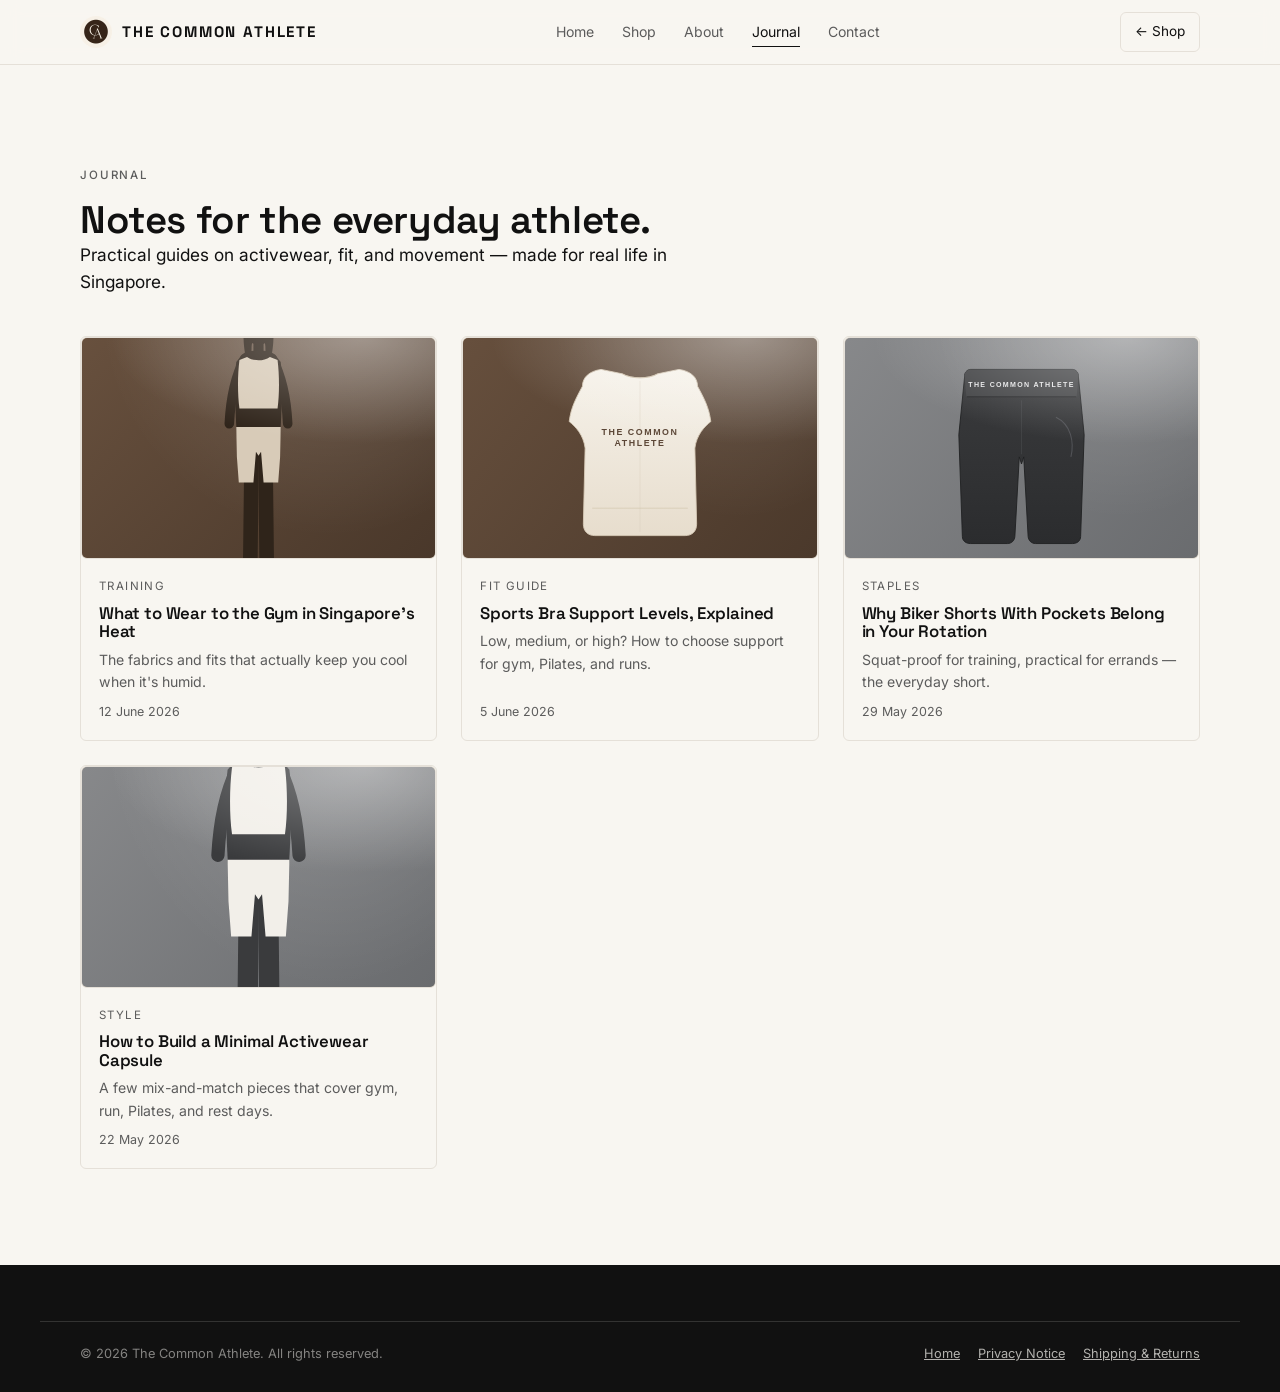
==== commit 47497f4c: "Restructure into a multi-page site with Women/Men shop split Breaks the single long page into separa" ====
--- a/blog/index.html
+++ b/blog/index.html
@@ -7,7 +7,8 @@
   <meta name="description" content="The Common Athlete Journal — practical guides on activewear for Singapore's heat, sports bra support, biker shorts, and building a minimal activewear capsule." />
   <meta name="keywords" content="activewear blog Singapore, gym wear tips, sports bra guide, biker shorts, activewear capsule, athleisure Singapore" />
   <link rel="canonical" href="https://dominopizzaaaa.github.io/the-common-athlete/blog/" />
-  <link rel="icon" href="../favicon.svg" type="image/svg+xml" />
+  <link rel="icon" href="../favicon-32.png" sizes="32x32" type="image/png" />
+  <link rel="icon" href="../favicon-16.png" sizes="16x16" type="image/png" />
   <link rel="apple-touch-icon" href="../apple-touch-icon.png" />
 
   <meta property="og:type" content="website" />
@@ -42,9 +43,11 @@
         <span>THE COMMON ATHLETE</span>
       </a>
       <nav class="nav__links" aria-label="Primary">
-        <a href="../index.html#collection">Shop</a>
-        <a href="../index.html#about">About</a>
+        <a href="../index.html">Home</a>
+        <a href="../shop/index.html">Shop</a>
+        <a href="../about.html">About</a>
         <a href="index.html" class="is-active">Journal</a>
+        <a href="../contact.html">Contact</a>
       </nav>
       <a href="../index.html" class="nav__bag">← Shop</a>
     </div>
--- a/css/styles.css
+++ b/css/styles.css
@@ -331,6 +331,19 @@
 
 .ph--hero { aspect-ratio: 4 / 5; }
 .ph--card { aspect-ratio: 4 / 5; border-radius: 0; border: none; border-bottom: 1px solid var(--border); }
+/* Product cards now hold real front+back photos on a white studio background.
+   Show the whole (landscape) shot uncropped, on white, instead of the
+   editorial cover-crop used by the placeholder art. */
+.ph--card {
+  background: #fff;
+  align-items: center;
+  justify-content: center;
+}
+.ph--card::after { content: none; }
+.ph--card img {
+  object-fit: contain;
+  padding: 14px;
+}
 .ph--tall { aspect-ratio: 3 / 4; }
 .ph--tile { aspect-ratio: 1 / 1; margin-bottom: 14px; }
 
@@ -433,6 +446,7 @@
 }
 .sw--black    { background: #1a1a1a; }
 .sw--espresso { background: #5B4636; }
+.sw--sand     { background: #C8B79E; }
 .sw--oat      { background: #D8CBB8; }
 .sw--slate    { background: #7c7e80; }
 .sw--white    { background: #f3f0ea; }
@@ -1042,20 +1056,6 @@
   transition: color 0.2s;
 }
 
-/* ---------- Swatch colour overlay (tints product image on colour select) ---------- */
-.ph__swatch-overlay {
-  position: absolute;
-  inset: 0;
-  z-index: 1;
-  pointer-events: none;
-  opacity: 0;
-  mix-blend-mode: color;
-  transition: opacity 0.4s var(--ease), background-color 0.4s var(--ease);
-  border-radius: inherit;
-}
-.ph__swatch-overlay.is-active { opacity: 0.6; }
-.ph--card img { transition: filter 0.4s var(--ease); }
-
 /* ---------- Blog article enhancements ---------- */
 .article p,
 .article li { line-height: 1.78; }
@@ -1163,6 +1163,115 @@
   .about-page__values { grid-template-columns: repeat(3, 1fr); }
 }
 
+/* ---------- Shop landing — Women / Men choice cards ---------- */
+.shop-choice {
+  display: grid;
+  grid-template-columns: 1fr;
+  gap: 24px;
+}
+.shop-choice__card {
+  display: flex;
+  flex-direction: column;
+  border: 1px solid var(--border);
+  border-radius: var(--radius);
+  overflow: hidden;
+  background: var(--bg);
+  transition: transform .25s var(--ease), box-shadow .25s var(--ease);
+}
+.shop-choice__card:hover { transform: translateY(-4px); box-shadow: var(--shadow); }
+.shop-choice__media {
+  aspect-ratio: 4 / 3;
+  border: none;
+  border-bottom: 1px solid var(--border);
+  position: relative;
+}
+.shop-choice__card--soon .shop-choice__media {
+  background: linear-gradient(135deg, #6b5340, #463528);
+}
+.shop-choice__badge {
+  position: absolute;
+  top: 16px; left: 16px;
+  z-index: 2;
+  font-family: "Space Grotesk", sans-serif;
+  font-size: 0.72rem;
+  letter-spacing: 0.14em;
+  text-transform: uppercase;
+  color: var(--bg);
+  background: rgba(17,17,17,.35);
+  border: 1px solid rgba(248,246,241,.4);
+  padding: 6px 12px;
+  border-radius: 999px;
+}
+.shop-choice__body { padding: 24px; }
+.shop-choice__title { font-size: 1.4rem; margin-bottom: 6px; }
+.shop-choice__body p { color: var(--muted); font-size: 0.95rem; margin-bottom: 14px; }
+.shop-choice__cta {
+  font-family: "Space Grotesk", sans-serif;
+  font-weight: 600;
+  font-size: 0.92rem;
+  color: var(--accent);
+}
+@media (min-width: 720px) {
+  .shop-choice { grid-template-columns: 1fr 1fr; gap: 28px; }
+}
+
+/* ---------- Coming soon (Men) ---------- */
+.coming-soon { max-width: 620px; padding: 16px 0 32px; }
+.coming-soon__title {
+  font-size: clamp(2.2rem, 7vw, 3.4rem);
+  margin: 12px 0 20px;
+}
+.coming-soon__sub { color: var(--muted); margin: 16px 0 24px; line-height: 1.7; }
+.coming-soon__form { display: flex; gap: 10px; flex-wrap: wrap; max-width: 440px; }
+.coming-soon__form input {
+  flex: 1 1 220px;
+  padding: 13px 16px;
+  border: 1px solid var(--border);
+  border-radius: var(--radius);
+  background: var(--bg);
+  font-size: 0.95rem;
+}
+.coming-soon__form input:focus { outline: none; border-color: var(--accent); }
+.coming-soon__actions { margin-top: 28px; }
+
+/* ---------- Contact page ---------- */
+.contact-grid {
+  display: grid;
+  grid-template-columns: 1fr;
+  gap: 20px;
+  margin-bottom: 64px;
+}
+.contact-card {
+  display: block;
+  padding: 28px;
+  border: 1px solid var(--border);
+  border-radius: var(--radius);
+  background: var(--bg);
+  transition: transform .2s var(--ease), box-shadow .2s var(--ease), border-color .2s var(--ease);
+}
+.contact-card:hover {
+  transform: translateY(-3px);
+  box-shadow: var(--shadow);
+  border-color: var(--accent);
+}
+.contact-card__title { font-size: 1.15rem; margin-bottom: 8px; }
+.contact-card p { color: var(--muted); font-size: 0.92rem; margin-bottom: 14px; }
+.contact-card__value {
+  font-family: "Space Grotesk", sans-serif;
+  font-weight: 600;
+  color: var(--accent);
+}
+.contact-news {
+  padding: 40px;
+  border: 1px solid var(--border);
+  border-radius: var(--radius);
+  background: var(--bg-alt);
+  max-width: 640px;
+}
+@media (min-width: 720px) {
+  .contact-grid { grid-template-columns: repeat(3, 1fr); }
+}
+
 /* ---------- Reduced motion ---------- */
 @media (prefers-reduced-motion: reduce) {
   html { scroll-behavior: auto; }
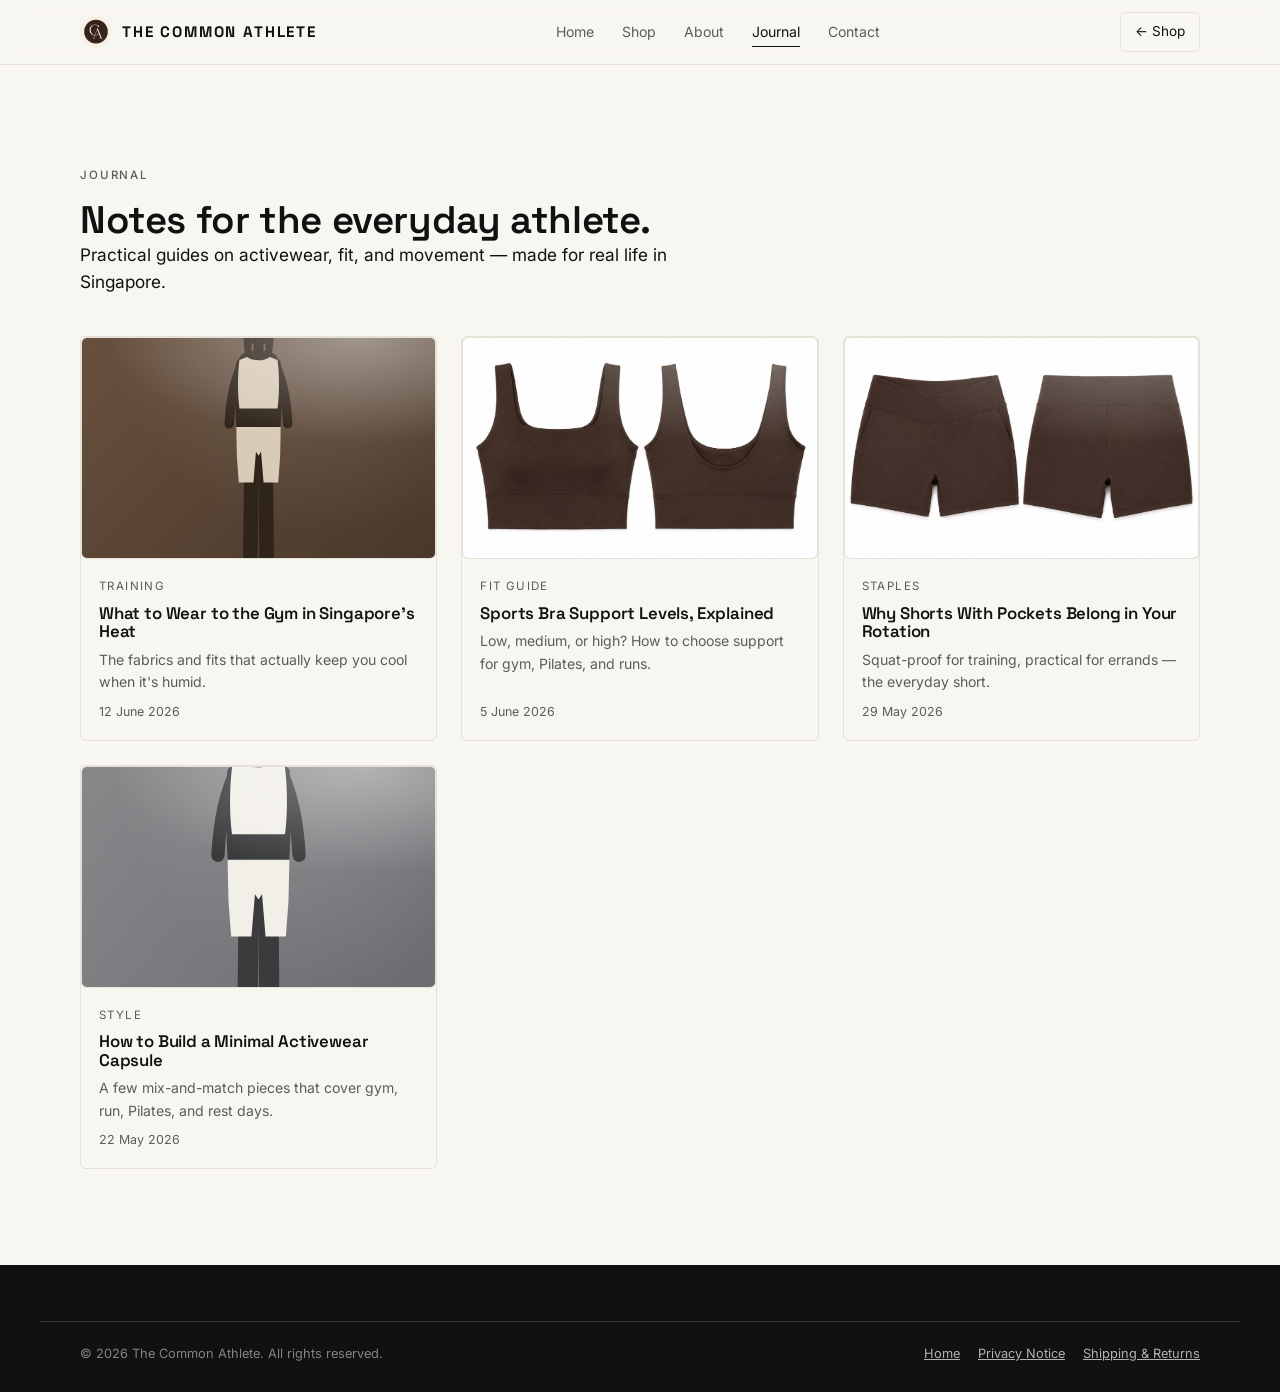
==== commit 508ef245: "Journal: update content to the real product lineup Repurposes the 'biker shorts' post to cover the a" ====
--- a/blog/index.html
+++ b/blog/index.html
@@ -73,7 +73,7 @@
         </a>
 
         <a class="post-card" href="sports-bra-support-guide.html">
-          <div class="post-card__media ph"><img src="../images/product-crop.svg" alt="Sports bra support levels" loading="lazy" /></div>
+          <div class="post-card__media ph"><img src="../images/products/longline-crop-tank-espresso.png" alt="Sports bra support levels" loading="lazy" /></div>
           <div class="post-card__body">
             <span class="post-card__cat">Fit Guide</span>
             <h2 class="post-card__title">Sports Bra Support Levels, Explained</h2>
@@ -83,10 +83,10 @@
         </a>
 
         <a class="post-card" href="biker-shorts-with-pockets.html">
-          <div class="post-card__media ph"><img src="../images/product-shorts.svg" alt="Biker shorts with pockets" loading="lazy" /></div>
+          <div class="post-card__media ph"><img src="../images/products/vcrossover-shorts-espresso.png" alt="High-Waist V-Crossover Shorts with side pockets" loading="lazy" /></div>
           <div class="post-card__body">
             <span class="post-card__cat">Staples</span>
-            <h2 class="post-card__title">Why Biker Shorts With Pockets Belong in Your Rotation</h2>
+            <h2 class="post-card__title">Why Shorts With Pockets Belong in Your Rotation</h2>
             <p class="post-card__excerpt">Squat-proof for training, practical for errands — the everyday short.</p>
             <span class="post-card__date">29 May 2026</span>
           </div>
--- a/css/styles.css
+++ b/css/styles.css
@@ -1272,8 +1272,249 @@
   .contact-grid { grid-template-columns: repeat(3, 1fr); }
 }
 
+/* ==========================================================================
+   Intro reveal — first-visit curtain animation (Home)
+   ========================================================================== */
+.intro {
+  position: fixed;
+  inset: 0;
+  z-index: 1000;
+  display: none;               /* JS sets .is-playing to play */
+  overflow: hidden;
+  background: #2a2018;         /* deep espresso void (sits behind slats) */
+  perspective: 900px;
+}
+.intro.is-playing { display: block; }
+body.intro-active { overflow: hidden; }
+
+/* Skip: collapse the whole overlay quickly */
+.intro.intro--skip {
+  animation: introSkipOut 0.34s var(--ease) forwards;
+  pointer-events: none;
+}
+@keyframes introSkipOut {
+  to { opacity: 0; transform: scale(1.03); }
+}
+
+/* ---- Diagonal shutter slats (the signature reveal) ---- */
+.intro__slats {
+  position: absolute;
+  inset: -20% -10%;            /* overscan so the diagonal skew never gaps */
+  z-index: 1;
+  display: flex;
+}
+.intro__slat {
+  position: relative;
+  flex: 1 1 0;
+  background: linear-gradient(180deg, #5B4636, #463528);
+  transform: skewX(-8deg) translateY(0);
+  will-change: transform;
+}
+/* faint seam highlight between slats for depth */
+.intro__slat::after {
+  content: "";
+  position: absolute;
+  top: 0; right: 0; bottom: 0;
+  width: 1px;
+  background: rgba(248,246,241,.06);
+}
+
+/* ---- Brand lockup ---- */
+.intro__brand {
+  position: absolute;
+  inset: 0;
+  z-index: 3;
+  display: flex;
+  flex-direction: column;
+  align-items: center;
+  justify-content: center;
+  gap: 18px;
+  text-align: center;
+  color: var(--bg);
+  will-change: transform, opacity, filter;
+}
+.intro__glow {
+  position: absolute;
+  top: 38%; left: 50%;
+  width: 460px; height: 460px;
+  transform: translate(-50%, -50%) scale(.3);
+  background: radial-gradient(circle, rgba(216,203,184,.30), transparent 62%);
+  opacity: 0;
+  pointer-events: none;
+}
+
+/* Self-drawing CA monogram */
+.intro__logo { overflow: visible; }
+.intro__ring {
+  fill: none;
+  stroke: rgba(248,246,241,.28);
+  stroke-width: 2;
+  opacity: 0;
+  transform-origin: 60px 60px;
+  transform: rotate(-90deg) scale(.85);
+}
+.intro__stroke {
+  fill: none;
+  stroke: var(--bg);
+  stroke-width: 7;
+  stroke-linecap: round;
+  stroke-linejoin: round;
+}
+.intro__stroke--c { stroke-dasharray: 150; stroke-dashoffset: 150; }
+.intro__stroke--a { stroke-dasharray: 200; stroke-dashoffset: 200; }
+
+/* Kinetic wordmark — each letter flips up on its own axis */
+.intro__word {
+  display: flex;
+  flex-wrap: wrap;
+  justify-content: center;
+  font-family: "Space Grotesk", sans-serif;
+  font-weight: 700;
+  letter-spacing: 0.26em;
+  font-size: clamp(0.95rem, 2.8vw, 1.45rem);
+  padding-left: 0.26em;
+  margin: 0;
+}
+.intro__char {
+  display: inline-block;
+  opacity: 0;
+  transform: translateY(18px) rotateX(-90deg);
+  transform-origin: 50% 100%;
+  will-change: transform, opacity;
+}
+.intro__space { width: 0.5em; }
+
+/* Thin rule that draws across, then the tagline */
+.intro__rule {
+  width: 0;
+  height: 1px;
+  background: rgba(248,246,241,.45);
+  margin-top: 4px;
+}
+.intro__tag {
+  font-size: 0.8rem;
+  letter-spacing: 0.08em;
+  color: rgba(248,246,241,.62);
+  opacity: 0;
+  transform: translateY(8px);
+}
+
+.intro__skip {
+  position: absolute;
+  right: 22px; bottom: 20px;
+  z-index: 4;
+  color: rgba(248,246,241,.55);
+  background: transparent;
+  border: 1px solid rgba(248,246,241,.25);
+  border-radius: 999px;
+  padding: 7px 16px;
+  font-size: 0.72rem;
+  letter-spacing: 0.12em;
+  text-transform: uppercase;
+  opacity: 0;
+  transition: color .2s, border-color .2s;
+  animation: introUp .4s var(--ease) 0.5s forwards;
+}
+.intro__skip:hover { color: var(--bg); border-color: rgba(248,246,241,.6); }
+
+/* ==========================================================================
+   Intro timeline (snappy — ~2.1s to full reveal)
+   0.0s  glow blooms + ring sweeps in
+   0.15s C draws, then A draws (overlapping)
+   0.55s wordmark letters flip up (tight stagger) · rule draws · tag fades
+   1.25s brand lockup lifts + blurs away
+   1.4s  diagonal slats sweep up off-screen (staggered) — site revealed
+   ========================================================================== */
+.intro.is-playing .intro__glow    { animation: introGlow 1.5s var(--ease) 0.05s forwards; }
+.intro.is-playing .intro__ring    { animation: introRing 0.7s cubic-bezier(.22,1,.36,1) 0.1s forwards; }
+.intro.is-playing .intro__stroke--c { animation: introDraw 0.4s ease 0.15s forwards; }
+.intro.is-playing .intro__stroke--a { animation: introDraw 0.4s ease 0.4s forwards; }
+.intro.is-playing .intro__char    { animation: introFlip 0.4s cubic-bezier(.2,.7,.2,1) calc(0.55s + var(--c) * 0.028s) forwards; }
+.intro.is-playing .intro__rule    { animation: introRule 0.45s var(--ease) 0.9s forwards; }
+.intro.is-playing .intro__tag     { animation: introUp 0.45s var(--ease) 1.0s forwards; }
+.intro.is-playing .intro__brand   { animation: introBrandOut 0.55s cubic-bezier(.6,0,.4,1) 1.25s forwards; }
+.intro.is-playing .intro__slat    { animation: introSlat 0.7s cubic-bezier(.76,0,.24,1) calc(1.4s + var(--s) * 0.05s) forwards; }
+
+@keyframes introGlow {
+  30% { opacity: 1; }
+  to  { opacity: 0; transform: translate(-50%, -50%) scale(1.25); }
+}
+@keyframes introRing {
+  to { opacity: 1; transform: rotate(0deg) scale(1); }
+}
+@keyframes introDraw {
+  to { stroke-dashoffset: 0; }
+}
+@keyframes introFlip {
+  to { opacity: 1; transform: translateY(0) rotateX(0); }
+}
+@keyframes introRule {
+  to { width: 168px; }
+}
+@keyframes introUp {
+  to { opacity: 1; transform: translateY(0); }
+}
+@keyframes introBrandOut {
+  to { opacity: 0; transform: translateY(-26px) scale(1.08); filter: blur(6px); }
+}
+@keyframes introSlat {
+  to { transform: skewX(-8deg) translateY(-130%); }
+}
+
+/* Hero cascade — hidden only while the intro is pending/playing, so if JS
+   never runs the hero stays fully visible (no stuck-invisible content).
+   intro-pending is set in <head> before paint to avoid a flash. */
+.intro-pending .hero--reveal .hero__rev,
+body.intro-active .hero--reveal .hero__rev {
+  opacity: 0;
+  transform: translateY(26px);
+}
+.hero--reveal.is-revealed .hero__rev {
+  animation: heroRise 0.8s cubic-bezier(.2,.7,.2,1) forwards;
+  animation-delay: calc(var(--rev-i, 1) * 0.09s);
+}
+@keyframes heroRise {
+  from { opacity: 0; transform: translateY(30px); }
+  to   { opacity: 1; transform: translateY(0); }
+}
+
+/* Hero image: clip-path wipe-up + slow Ken Burns zoom once revealed */
+.intro-pending .hero--reveal .ph--hero img,
+body.intro-active .hero--reveal .ph--hero img {
+  clip-path: inset(0 0 100% 0);
+  transform: scale(1.12);
+}
+.hero--reveal.is-revealed .ph--hero img {
+  animation: heroImg 1.4s cubic-bezier(.2,.7,.2,1) 0.15s forwards;
+}
+@keyframes heroImg {
+  from { clip-path: inset(0 0 100% 0); transform: scale(1.12); }
+  60%  { clip-path: inset(0 0 0 0); }
+  to   { clip-path: inset(0 0 0 0); transform: scale(1); }
+}
+
+/* Announcement + nav drop in just after the curtains open */
+.intro-pending .nav,
+.intro-pending .announce,
+body.intro-active .nav,
+body.intro-active .announce { opacity: 0; transform: translateY(-100%); }
+body.intro-revealed .announce,
+body.intro-revealed .nav {
+  animation: navDrop 0.7s cubic-bezier(.2,.7,.2,1) forwards;
+}
+body.intro-revealed .nav { animation-delay: 0.08s; }
+@keyframes navDrop {
+  from { opacity: 0; transform: translateY(-100%); }
+  to   { opacity: 1; transform: translateY(0); }
+}
+
 /* ---------- Reduced motion ---------- */
 @media (prefers-reduced-motion: reduce) {
   html { scroll-behavior: auto; }
   *, *::before, *::after { transition-duration: .01ms !important; animation-duration: .01ms !important; }
-}
+  /* Never hide content behind an animation that won't run */
+  .hero--reveal .hero__rev { opacity: 1; transform: none; }
+  .hero--reveal .ph--hero img { clip-path: none; transform: none; }
+  .nav, .announce { opacity: 1 !important; transform: none !important; }
+  .intro { display: none !important; }
+}
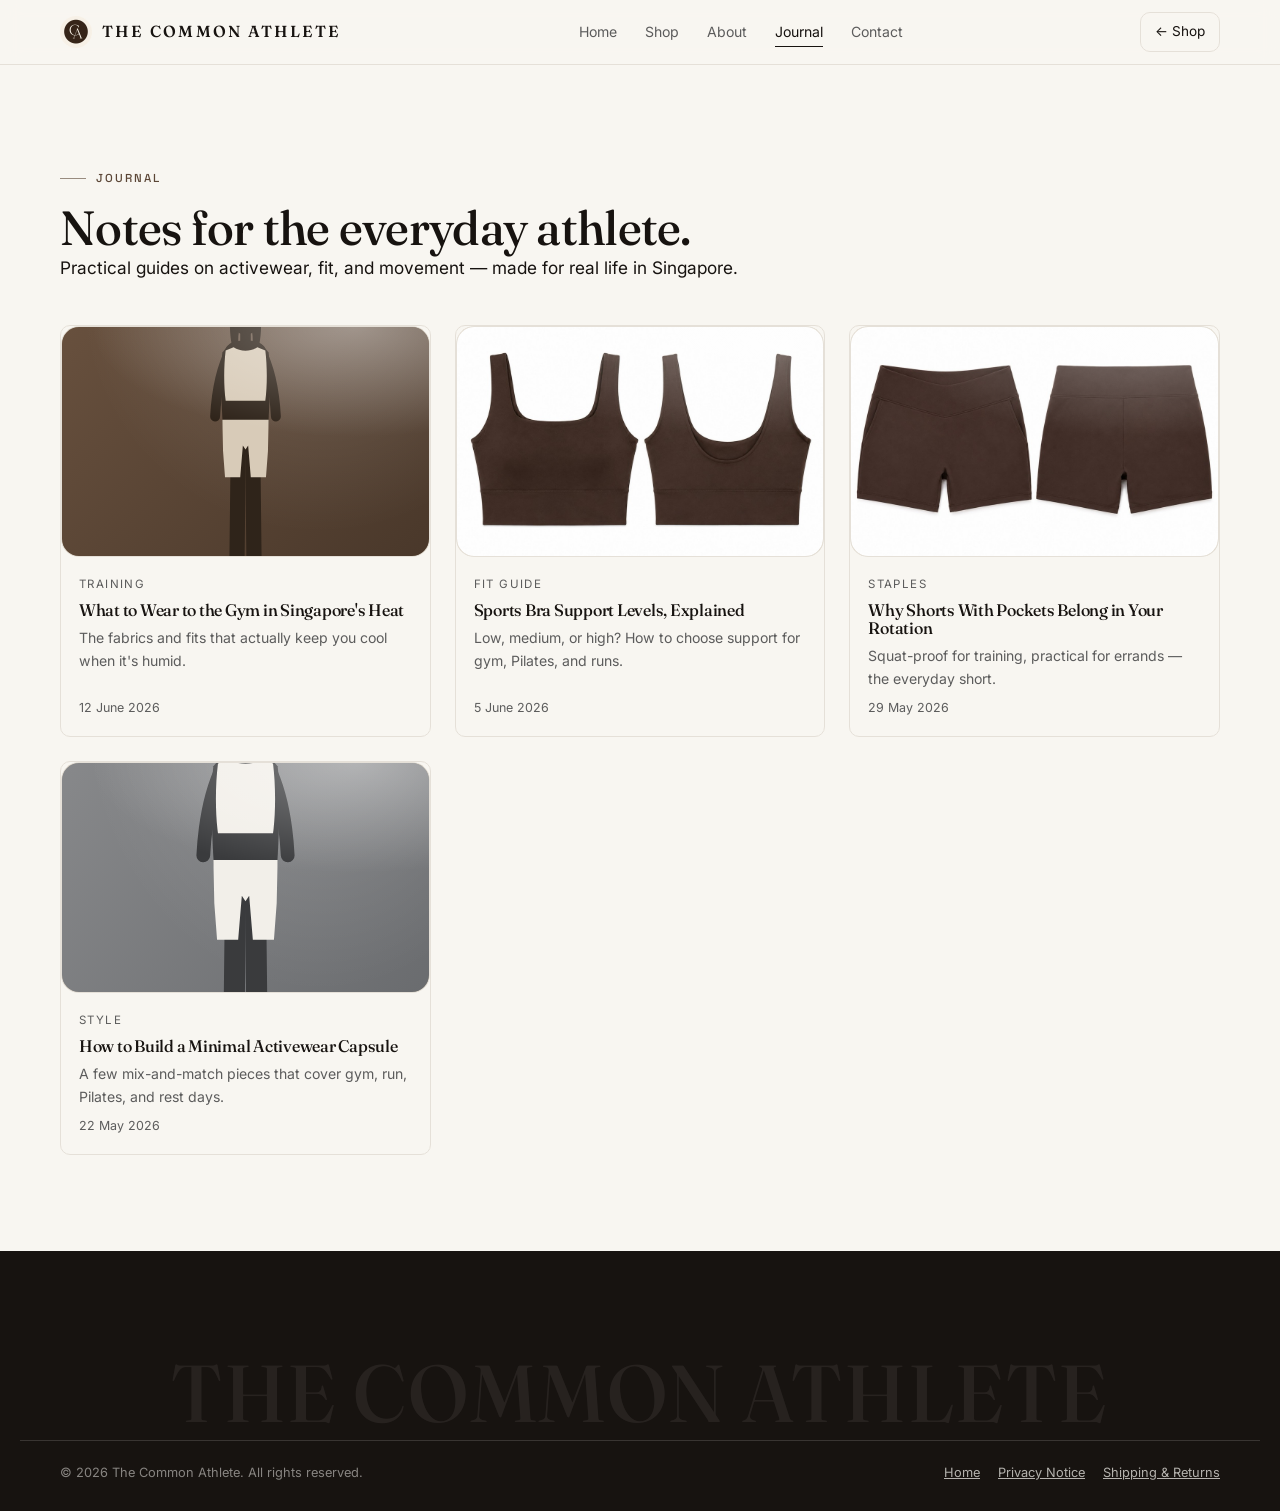
==== commit 933e723d: "Redesign: editorial serif direction across the whole site Typography & design language: - Fraunces (" ====
--- a/blog/index.html
+++ b/blog/index.html
@@ -21,7 +21,7 @@
 
   <link rel="preconnect" href="https://fonts.googleapis.com" />
   <link rel="preconnect" href="https://fonts.gstatic.com" crossorigin />
-  <link href="https://fonts.googleapis.com/css2?family=Inter:wght@400;500;600&family=Space+Grotesk:wght@500;600;700&display=swap" rel="stylesheet" />
+  <link href="https://fonts.googleapis.com/css2?family=Fraunces:ital,opsz,wght@0,9..144,400..600;1,9..144,400..600&family=Inter:wght@300;400;500;600&family=Space+Grotesk:wght@500;600;700&display=swap" rel="stylesheet" />
   <link rel="stylesheet" href="../css/styles.css" />
 
   <script type="application/ld+json">
@@ -106,6 +106,7 @@
   </main>
 
   <footer class="footer">
+    <span class="footer__mega" aria-hidden="true">THE COMMON ATHLETE</span>
     <div class="container footer__base">
       <p>© <span id="year"></span> The Common Athlete. All rights reserved.</p>
       <nav class="footer__legal" aria-label="Legal">
--- a/css/styles.css
+++ b/css/styles.css
@@ -7,19 +7,25 @@
 :root {
   --bg:            #F8F6F1;  /* warm off-white */
   --bg-alt:        #EAE5DB;  /* section alt bg — pushed darker for visible rhythm */
-  --text:          #111111;  /* near-black */
+  --text:          #171310;  /* warm near-black (espresso-tinted ink) */
   --muted:         #5C5C5C;  /* secondary text — contrast-safe at 6:1 on --bg */
   --accent:        #5B4636;  /* espresso */
   --accent-dark:   #463528;  /* espresso hover */
   --oat:           #D8CBB8;  /* soft neutral */
   --border:        #E5E0D8;  /* light beige border */
-
-  --maxw: 1200px;
+  --cream:         #F4EFE6;  /* light type on espresso */
+
+  --font-display: "Fraunces", "Georgia", serif;
+  --font-body: "Inter", system-ui, -apple-system, "Segoe UI", sans-serif;
+  --font-label: "Space Grotesk", "Inter", sans-serif;
+
+  --maxw: 1240px;
   --pad: 24px;
-  --radius: 6px;
+  --radius: 10px;
+  --radius-lg: 18px;
   --ease: cubic-bezier(.4, 0, .2, 1);
 
-  --shadow: 0 1px 2px rgba(17,17,17,.04), 0 8px 24px rgba(17,17,17,.05);
+  --shadow: 0 1px 2px rgba(23,19,16,.04), 0 10px 30px rgba(23,19,16,.07);
 }
 
 /* ---------- Reset ---------- */
@@ -43,10 +49,16 @@
 ul { list-style: none; padding: 0; }
 
 h1, h2, h3, h4 {
-  font-family: "Space Grotesk", "Inter", sans-serif;
-  font-weight: 600;
-  line-height: 1.1;
-  letter-spacing: -0.01em;
+  font-family: var(--font-display);
+  font-weight: 500;
+  line-height: 1.08;
+  letter-spacing: -0.015em;
+  font-variation-settings: "opsz" 60;
+}
+h1 em, h2 em, h3 em {
+  font-style: italic;
+  font-weight: 450;
+  color: var(--accent);
 }
 
 /* ---------- Layout helpers ---------- */
@@ -60,20 +72,41 @@
 .section { padding: 72px 0; }
 .section--alt { background: var(--bg-alt); }
 
-.section__head { max-width: 640px; margin-bottom: 40px; }
+.section__head { max-width: 680px; margin-bottom: 44px; }
 .section__title {
-  font-size: clamp(1.6rem, 4vw, 2.4rem);
-  margin-top: 12px;
+  font-size: clamp(1.9rem, 4.6vw, 3rem);
+  margin-top: 14px;
+}
+/* Header row variant: title left, action button right */
+.section__head--row {
+  max-width: none;
+  display: flex;
+  align-items: flex-end;
+  justify-content: space-between;
+  gap: 24px;
+  flex-wrap: wrap;
 }
 
 .eyebrow {
-  display: inline-block;
+  display: inline-flex;
+  align-items: center;
+  gap: 10px;
+  font-family: var(--font-label);
   font-size: 0.72rem;
-  letter-spacing: 0.16em;
+  letter-spacing: 0.18em;
   text-transform: uppercase;
-  color: var(--muted);
+  color: var(--accent);
   font-weight: 500;
 }
+.eyebrow::before {
+  content: "";
+  width: 26px;
+  height: 1px;
+  background: var(--accent);
+  opacity: .6;
+}
+.eyebrow--light { color: var(--cream); }
+.eyebrow--light::before { background: var(--cream); }
 
 .lead { font-size: 1.08rem; color: var(--text); margin-bottom: 16px; }
 .muted { color: var(--muted); font-weight: 400; }
@@ -84,26 +117,37 @@
   align-items: center;
   justify-content: center;
   gap: 8px;
-  padding: 13px 24px;
-  border-radius: var(--radius);
-  font-size: 0.92rem;
-  font-weight: 500;
-  letter-spacing: 0.01em;
+  padding: 14px 28px;
+  border-radius: 999px;
+  font-family: var(--font-label);
+  font-size: 0.8rem;
+  font-weight: 600;
+  letter-spacing: 0.1em;
+  text-transform: uppercase;
   border: 1px solid transparent;
   transition: background .25s var(--ease), color .25s var(--ease),
-              border-color .25s var(--ease), transform .15s var(--ease);
+              border-color .25s var(--ease), transform .15s var(--ease),
+              box-shadow .25s var(--ease);
 }
 .btn:active { transform: translateY(1px); }
 
 .btn--solid { background: var(--text); color: var(--bg); }
-.btn--solid:hover { background: var(--accent); }
+.btn--solid:hover { background: var(--accent); box-shadow: 0 8px 22px rgba(91,70,54,.28); }
 
 .btn--outline {
   background: transparent;
   color: var(--text);
-  border-color: var(--text);
-}
-.btn--outline:hover { background: var(--text); color: var(--bg); }
+  border-color: rgba(23,19,16,.35);
+}
+.btn--outline:hover { background: var(--text); color: var(--bg); border-color: var(--text); }
+
+/* Cream-on-espresso variant for dark editorial sections */
+.btn--light {
+  background: transparent;
+  color: var(--cream);
+  border-color: rgba(244,239,230,.5);
+}
+.btn--light:hover { background: var(--cream); color: var(--accent-dark); border-color: var(--cream); }
 
 .btn--block { width: 100%; }
 
@@ -192,10 +236,10 @@
   display: inline-flex;
   align-items: center;
   gap: 10px;
-  font-family: "Space Grotesk", sans-serif;
-  font-weight: 700;
-  font-size: 0.95rem;
-  letter-spacing: 0.12em;
+  font-family: var(--font-display);
+  font-weight: 550;
+  font-size: 1rem;
+  letter-spacing: 0.13em;
 }
 .nav__logo-mark {
   width: 32px;
@@ -245,6 +289,12 @@
   align-items: center;
   justify-content: center;
   padding: 0 5px;
+}
+.nav__bag-count.is-bumped { animation: bagBump .4s var(--ease); }
+@keyframes bagBump {
+  0% { transform: scale(1); }
+  35% { transform: scale(1.45); background: var(--accent); }
+  100% { transform: scale(1); }
 }
 
 /* Burger */
@@ -291,7 +341,7 @@
 /* ---------- Placeholders (neutral editorial blocks) ---------- */
 .ph {
   position: relative;
-  border-radius: var(--radius);
+  border-radius: var(--radius-lg);
   border: 1px solid var(--border);
   overflow: hidden;
   background: linear-gradient(135deg, var(--oat), #cabfa9);
@@ -330,7 +380,8 @@
 .ph--tone-slate .ph__label    { color: rgba(255,255,255,.75); }
 
 .ph--hero { aspect-ratio: 4 / 5; }
-.ph--card { aspect-ratio: 4 / 5; border-radius: 0; border: none; border-bottom: 1px solid var(--border); }
+/* Landscape studio photos (front + back pair) sit best in a 4:3.2 window */
+.ph--card { aspect-ratio: 4 / 3.2; border-radius: 0; border: none; border-bottom: 1px solid var(--border); }
 /* Product cards now hold real front+back photos on a white studio background.
    Show the whole (landscape) shot uncropped, on white, instead of the
    editorial cover-crop used by the placeholder art. */
@@ -392,10 +443,11 @@
   gap: 12px;
 }
 .promise__k {
-  font-family: "Space Grotesk", sans-serif;
-  font-size: 0.72rem;
+  font-family: var(--font-display);
+  font-style: italic;
+  font-size: 1.05rem;
   color: var(--accent);
-  letter-spacing: 0.1em;
+  letter-spacing: 0.02em;
 }
 .promise__item p { font-size: 0.92rem; font-weight: 500; }
 
@@ -409,14 +461,14 @@
 .card {
   background: var(--bg);
   border: 1px solid var(--border);
-  border-radius: var(--radius);
+  border-radius: var(--radius-lg);
   overflow: hidden;
   display: flex;
   flex-direction: column;
   transition: transform .3s var(--ease), box-shadow .3s var(--ease);
 }
-.card:hover { transform: translateY(-4px); box-shadow: var(--shadow); }
-.card__body { padding: 18px 18px 20px; display: flex; flex-direction: column; flex: 1; }
+.card:hover { transform: translateY(-5px); box-shadow: var(--shadow); }
+.card__body { padding: 20px 20px 22px; display: flex; flex-direction: column; flex: 1; }
 .card__top {
   display: flex;
   justify-content: space-between;
@@ -424,8 +476,14 @@
   gap: 12px;
   margin-bottom: 8px;
 }
-.card__name { font-size: 1.02rem; }
-.card__price { font-size: 0.95rem; color: var(--accent); white-space: nowrap; }
+.card__name { font-size: 1.16rem; letter-spacing: 0; }
+.card__price {
+  font-family: var(--font-label);
+  font-size: 0.95rem;
+  font-weight: 600;
+  color: var(--accent);
+  white-space: nowrap;
+}
 .card__desc { font-size: 0.88rem; color: var(--muted); margin-bottom: 16px; flex: 1; }
 
 /* Colour swatches */
@@ -677,6 +735,8 @@
 .drawer__close { background: none; border: none; font-size: 1.6rem; line-height: 1; color: var(--text); }
 .drawer__body { flex: 1; overflow-y: auto; padding: 16px var(--pad); }
 .drawer__empty { color: var(--muted); font-size: 0.92rem; text-align: center; margin-top: 40px; }
+.drawer__empty p { margin-bottom: 18px; }
+.drawer__empty .btn { max-width: 240px; margin: 0 auto; }
 
 .bag-item {
   display: flex;
@@ -711,6 +771,159 @@
   margin-top: 8px;
   padding: 0;
 }
+
+/* ---------- Quick-view modal ---------- */
+.qv {
+  position: fixed;
+  inset: 0;
+  z-index: 300;
+  display: none;
+  align-items: center;
+  justify-content: center;
+  padding: 20px;
+}
+.qv.is-open { display: flex; }
+.qv__overlay {
+  position: absolute;
+  inset: 0;
+  background: rgba(17,17,17,.55);
+  backdrop-filter: blur(2px);
+  animation: qvFade .25s var(--ease);
+}
+.qv__dialog {
+  position: relative;
+  z-index: 1;
+  display: grid;
+  grid-template-columns: 1fr;
+  width: 100%;
+  max-width: 860px;
+  max-height: 90vh;
+  overflow: auto;
+  background: var(--bg);
+  border-radius: var(--radius);
+  box-shadow: 0 24px 70px rgba(17,17,17,.3);
+  animation: qvRise .3s var(--ease);
+}
+.qv__close {
+  position: absolute;
+  top: 12px; right: 14px;
+  z-index: 2;
+  width: 34px; height: 34px;
+  border: none;
+  border-radius: 50%;
+  background: rgba(248,246,241,.85);
+  font-size: 1.5rem;
+  line-height: 1;
+  color: var(--text);
+}
+.qv__close:hover { background: #fff; }
+.qv__media {
+  background: #fff;
+  border-radius: var(--radius) var(--radius) 0 0;
+  aspect-ratio: 4 / 3;
+  display: flex; align-items: center; justify-content: center;
+}
+.qv__media::after { content: none; }
+.qv__media img { width: 100%; height: 100%; object-fit: contain; padding: 18px; }
+.qv__body { padding: 28px; }
+.qv__eyebrow {
+  font-family: "Space Grotesk", sans-serif;
+  font-size: 0.72rem; letter-spacing: 0.16em; text-transform: uppercase;
+  color: var(--muted);
+}
+.qv__name { font-size: 1.5rem; margin: 8px 0 4px; }
+.qv__price { font-family: "Space Grotesk", sans-serif; font-weight: 600; font-size: 1.1rem; }
+.qv__desc { color: var(--muted); line-height: 1.65; margin: 14px 0 20px; }
+.qv__label {
+  display: block;
+  font-size: 0.78rem; letter-spacing: 0.04em;
+  color: var(--muted); margin-bottom: 8px;
+}
+.qv__colour, .qv__sizes { margin-bottom: 20px; }
+.qv__sizes .sizes { margin: 0 0 0; }
+@keyframes qvFade { from { opacity: 0; } to { opacity: 1; } }
+@keyframes qvRise { from { opacity: 0; transform: translateY(20px) scale(.98); } to { opacity: 1; transform: none; } }
+@media (min-width: 760px) {
+  .qv__dialog { grid-template-columns: 1.05fr 1fr; max-height: 86vh; }
+  .qv__media { border-radius: var(--radius) 0 0 var(--radius); aspect-ratio: auto; }
+}
+
+/* Wishlist heart (cards + quick-view) */
+.wish {
+  position: absolute;
+  top: 12px; right: 12px;
+  z-index: 3;
+  width: 38px; height: 38px;
+  display: flex; align-items: center; justify-content: center;
+  border: 1px solid var(--border);
+  border-radius: 50%;
+  background: rgba(248,246,241,.9);
+  color: var(--muted);
+  transition: transform .2s var(--ease), color .2s, background-color .2s;
+}
+.wish svg { fill: none; stroke: currentColor; stroke-width: 1.8; }
+.wish:hover { transform: scale(1.1); color: var(--accent); background: #fff; }
+.wish.is-saved { color: #c0392b; }
+.wish.is-saved svg { fill: currentColor; stroke: currentColor; }
+.wish.is-saved { animation: wishPop .35s var(--ease); }
+@keyframes wishPop {
+  0% { transform: scale(1); }
+  40% { transform: scale(1.3); }
+  100% { transform: scale(1); }
+}
+
+/* "Quick view" button overlaid on product card images */
+.qv__trigger {
+  position: absolute;
+  left: 50%; bottom: 14px;
+  transform: translate(-50%, 8px);
+  z-index: 3;
+  background: rgba(248,246,241,.92);
+  color: var(--text);
+  border: 1px solid var(--border);
+  border-radius: 999px;
+  padding: 8px 18px;
+  font-size: 0.8rem;
+  font-weight: 500;
+  letter-spacing: 0.02em;
+  opacity: 0;
+  pointer-events: none;
+  transition: opacity .25s var(--ease), transform .25s var(--ease), background-color .2s;
+}
+.qv__trigger:hover { background: var(--text); color: var(--bg); }
+.ph--card:hover .qv__trigger,
+.qv__trigger:focus-visible {
+  opacity: 1;
+  transform: translate(-50%, 0);
+  pointer-events: auto;
+}
+
+/* Free-shipping progress meter */
+.ship-meter {
+  padding: 14px var(--pad) 16px;
+  border-bottom: 1px solid var(--border);
+  background: var(--bg-alt);
+}
+.ship-meter__msg {
+  font-size: 0.82rem;
+  color: var(--text);
+  margin-bottom: 9px;
+}
+.ship-meter__track {
+  height: 6px;
+  border-radius: 999px;
+  background: rgba(17,17,17,.1);
+  overflow: hidden;
+}
+.ship-meter__fill {
+  display: block;
+  height: 100%;
+  width: 0;
+  border-radius: 999px;
+  background: var(--accent);
+  transition: width .45s var(--ease), background-color .3s var(--ease);
+}
+.ship-meter__fill.is-complete { background: #2d7a4f; }
 
 .drawer__foot { border-top: 1px solid var(--border); padding: 20px var(--pad); }
 .drawer__total {
@@ -828,6 +1041,56 @@
 /* ---------- Footer contact line ---------- */
 .footer__contact { font-size: 0.85rem; color: rgba(248,246,241,.6); margin-top: 16px; }
 .footer__contact a { color: var(--oat); text-decoration: underline; }
+
+/* ---------- Add-to-bag toast ---------- */
+.toast {
+  position: fixed;
+  top: 78px;
+  right: 16px;
+  z-index: 250;
+  display: flex;
+  align-items: center;
+  gap: 12px;
+  width: min(320px, calc(100vw - 32px));
+  padding: 12px;
+  background: var(--bg);
+  border: 1px solid var(--border);
+  border-radius: var(--radius);
+  box-shadow: 0 12px 36px rgba(17,17,17,.16);
+  opacity: 0;
+  transform: translateX(24px);
+  pointer-events: none;
+  transition: opacity .3s var(--ease), transform .3s var(--ease);
+}
+.toast.is-visible { opacity: 1; transform: none; pointer-events: auto; }
+.toast__thumb {
+  width: 46px; height: 46px;
+  flex-shrink: 0;
+  border-radius: 4px;
+  background: #fff;
+  border: 1px solid var(--border);
+}
+.toast__thumb::after { content: none; }
+.toast__thumb img { width: 100%; height: 100%; object-fit: contain; padding: 3px; }
+.toast__text { display: flex; flex-direction: column; line-height: 1.3; min-width: 0; }
+.toast__text strong { font-size: 0.85rem; }
+.toast__text span {
+  font-size: 0.8rem; color: var(--muted);
+  white-space: nowrap; overflow: hidden; text-overflow: ellipsis;
+}
+.toast__view {
+  margin-left: auto;
+  flex-shrink: 0;
+  align-self: center;
+  background: var(--text);
+  color: var(--bg);
+  border: none;
+  border-radius: 999px;
+  padding: 7px 13px;
+  font-size: 0.76rem;
+  font-weight: 500;
+}
+.toast__view:hover { background: var(--accent); }
 
 /* ---------- Floating WhatsApp button ---------- */
 .wa-float {
@@ -1010,9 +1273,49 @@
 @media (min-width: 600px) { .blog-grid { grid-template-columns: repeat(2, 1fr); } }
 @media (min-width: 900px) { .blog-grid { grid-template-columns: repeat(3, 1fr); } }
 
+/* ==========================================================================
+   Page transitions (fade + soft rise between tabs)
+   The enter animation runs from pure CSS on every load (so it works with or
+   without JS and never leaves content blank). JS adds .pt-leave before a
+   same-site navigation for the exit fade. The Home intro page opts out of the
+   enter animation via .pt-no-enter (the intro owns that entrance).
+   ========================================================================== */
+main {
+  animation: ptEnter .42s cubic-bezier(.2,.7,.2,1) both;
+}
+.pt-no-enter main { animation: none; }
+
+@keyframes ptEnter {
+  from { opacity: 0; transform: translateY(16px); }
+  to   { opacity: 1; transform: none; }
+}
+
+/* Leaving: fade + drop the whole page out, then navigation happens */
+body.pt-leave {
+  animation: ptLeave .26s cubic-bezier(.4,0,.6,1) both;
+}
+@keyframes ptLeave {
+  from { opacity: 1; transform: none; }
+  to   { opacity: 0; transform: translateY(-12px); }
+}
+
+@media (prefers-reduced-motion: reduce) {
+  main, body.pt-leave { animation: none !important; }
+}
+
 /* ---------- Reveal on scroll ---------- */
-.reveal { opacity: 0; transform: translateY(18px); transition: opacity .6s var(--ease), transform .6s var(--ease); }
+.reveal {
+  opacity: 0;
+  transform: translateY(26px) scale(.985);
+  transition: opacity .7s cubic-bezier(.2,.7,.2,1), transform .7s cubic-bezier(.2,.7,.2,1);
+  transition-delay: calc(var(--reveal-i, 0) * 0.07s);
+}
 .reveal.is-visible { opacity: 1; transform: none; }
+
+/* ---------- Product image hover zoom ---------- */
+.ph--card { overflow: hidden; }
+.ph--card img { transition: transform .5s var(--ease); }
+.card:hover .ph--card img { transform: scale(1.05); }
 
 /* ==========================================================================
    Responsive — tablet & up
@@ -1027,6 +1330,20 @@
   .footer__base { flex-direction: row; justify-content: space-between; }
 }
 
+/* Touch devices have no hover — keep the quick-view button reachable, and
+   anchor the toast to the bottom so it clears the nav. */
+@media (hover: none) {
+  .qv__trigger { opacity: 1; transform: translate(-50%, 0); pointer-events: auto; }
+}
+@media (max-width: 599px) {
+  .toast {
+    top: auto;
+    bottom: 92px;            /* sit above the floating WhatsApp button */
+    right: 16px; left: 16px;
+    width: auto;
+  }
+}
+
 @media (min-width: 900px) {
   :root { --pad: 40px; }
   .nav__links { display: flex; }
@@ -1037,7 +1354,8 @@
   .hero { padding: 64px 0 88px; }
   .hero__inner { grid-template-columns: 1.05fr 1fr; gap: 56px; }
 
-  .grid--products { grid-template-columns: repeat(4, 1fr); }
+  /* Four products read best as a big editorial 2×2, not a cramped 4-across */
+  .grid--products { grid-template-columns: repeat(2, 1fr); gap: 36px; }
   .grid--life { grid-template-columns: repeat(4, 1fr); }
   .grid--features { grid-template-columns: repeat(4, 1fr); }
 
@@ -1368,11 +1686,11 @@
   display: flex;
   flex-wrap: wrap;
   justify-content: center;
-  font-family: "Space Grotesk", sans-serif;
-  font-weight: 700;
-  letter-spacing: 0.26em;
-  font-size: clamp(0.95rem, 2.8vw, 1.45rem);
-  padding-left: 0.26em;
+  font-family: var(--font-display);
+  font-weight: 550;
+  letter-spacing: 0.28em;
+  font-size: clamp(1rem, 3vw, 1.55rem);
+  padding-left: 0.28em;
   margin: 0;
 }
 .intro__char {
@@ -1508,6 +1826,248 @@
   to   { opacity: 1; transform: translateY(0); }
 }
 
+/* ==========================================================================
+   Redesign components — editorial serif direction
+   ========================================================================== */
+
+/* ---------- Hero (editorial) ---------- */
+.hero__title {
+  font-size: clamp(2.7rem, 7.2vw, 4.8rem);
+  line-height: 1.02;
+  margin: 16px 0 20px;
+  max-width: 12ch;
+}
+.hero__title em { display: inline; }
+
+/* Arch-shaped hero media — echoes the circular CA monogram */
+.ph--arch {
+  aspect-ratio: 1 / 1.14;
+  border-radius: 999px 999px var(--radius-lg) var(--radius-lg);
+  background: #fff;
+  border: 1px solid var(--border);
+}
+.ph--arch::after { content: none; }
+.ph--arch img {
+  object-fit: contain;
+  padding: 12% 7% 7%;
+}
+.hero__visual { position: relative; }
+
+/* Spinning circular text badge overlapping the arch */
+.spin-badge {
+  position: absolute;
+  left: -26px;
+  bottom: 34px;
+  width: 128px;
+  height: 128px;
+  z-index: 2;
+  display: flex;
+  align-items: center;
+  justify-content: center;
+  filter: drop-shadow(0 8px 20px rgba(23,19,16,.18));
+}
+.spin-badge__text {
+  position: absolute;
+  inset: 0;
+  animation: spinBadge 16s linear infinite;
+}
+.spin-badge__text text {
+  font-family: var(--font-label);
+  font-size: 10.5px;
+  letter-spacing: 2px;
+  text-transform: uppercase;
+  fill: var(--cream);
+}
+.spin-badge__disc {
+  position: absolute;
+  inset: 0;
+  border-radius: 50%;
+  background: var(--accent);
+}
+.spin-badge__logo {
+  position: relative;
+  z-index: 1;
+  width: 54px;
+  height: 54px;
+  border-radius: 50%;
+}
+@keyframes spinBadge {
+  to { transform: rotate(360deg); }
+}
+@media (max-width: 899px) {
+  .spin-badge { width: 104px; height: 104px; left: -8px; bottom: 20px; }
+  .spin-badge__logo { width: 44px; height: 44px; }
+}
+
+/* ---------- Marquee (scrolling brand strip) ---------- */
+.marquee {
+  overflow: hidden;
+  border-top: 1px solid var(--border);
+  border-bottom: 1px solid var(--border);
+  background: var(--bg);
+  padding: 18px 0;
+  white-space: nowrap;
+}
+.marquee__track {
+  display: inline-flex;
+  align-items: baseline;
+  gap: 48px;
+  padding-right: 48px;
+  animation: marquee 26s linear infinite;
+  will-change: transform;
+}
+.marquee:hover .marquee__track { animation-play-state: paused; }
+.marquee__item {
+  font-family: var(--font-label);
+  font-size: 0.82rem;
+  font-weight: 600;
+  letter-spacing: 0.22em;
+  text-transform: uppercase;
+  color: var(--text);
+}
+.marquee__item--serif {
+  font-family: var(--font-display);
+  font-style: italic;
+  font-weight: 450;
+  font-size: 1.05rem;
+  letter-spacing: 0.04em;
+  text-transform: none;
+  color: var(--accent);
+}
+.marquee__dot { color: var(--accent); font-size: 0.7rem; }
+@keyframes marquee {
+  to { transform: translateX(-50%); }
+}
+
+/* ---------- Bestsellers tease (home) ---------- */
+.grid--tease { gap: 28px; }
+.tease {
+  display: flex;
+  flex-direction: column;
+  gap: 14px;
+  min-width: 0;
+}
+.tease__media {
+  position: relative;
+  aspect-ratio: 4 / 3;
+  background: #fff;
+  border: 1px solid var(--border);
+  border-radius: var(--radius-lg);
+  overflow: hidden;
+}
+.tease__media img {
+  position: absolute;
+  inset: 0;
+  width: 100%;
+  height: 100%;
+  object-fit: contain;
+  padding: 16px;
+  transition: opacity .45s var(--ease), transform .6s var(--ease);
+}
+.tease__media .tease__alt { opacity: 0; }
+.tease:hover .tease__media .tease__alt { opacity: 1; }
+.tease:hover .tease__media img { transform: scale(1.04); }
+.tease__row {
+  display: flex;
+  justify-content: space-between;
+  align-items: baseline;
+  gap: 14px;
+}
+.tease__row h3 { font-size: 1.12rem; }
+.tease__row span {
+  font-family: var(--font-label);
+  font-weight: 600;
+  font-size: 0.92rem;
+  color: var(--accent);
+  white-space: nowrap;
+}
+.tease__cta {
+  font-family: var(--font-label);
+  font-size: 0.78rem;
+  font-weight: 600;
+  letter-spacing: 0.14em;
+  text-transform: uppercase;
+  color: var(--muted);
+  transition: color .2s var(--ease);
+}
+.tease__cta::after {
+  content: "→";
+  margin-left: 8px;
+  display: inline-block;
+  transition: transform .25s var(--ease);
+}
+.tease:hover .tease__cta { color: var(--accent); }
+.tease:hover .tease__cta::after { transform: translateX(5px); }
+@media (min-width: 640px) { .grid--tease { grid-template-columns: repeat(2, 1fr); } }
+
+/* ---------- Editorial dark band ---------- */
+.editorial {
+  background:
+    radial-gradient(90% 130% at 85% -10%, rgba(216,203,184,.14), transparent 60%),
+    linear-gradient(165deg, #4c3a2c, #33271d);
+  color: var(--cream);
+  padding: 104px 0;
+  position: relative;
+  overflow: hidden;
+}
+/* Oversized ghost monogram floating behind the copy */
+.editorial::before {
+  content: "CA";
+  position: absolute;
+  right: -4%;
+  top: 50%;
+  transform: translateY(-50%);
+  font-family: var(--font-display);
+  font-size: clamp(16rem, 34vw, 30rem);
+  line-height: 1;
+  color: rgba(244,239,230,.05);
+  pointer-events: none;
+}
+.editorial__inner { position: relative; max-width: 660px; }
+.editorial__statement {
+  font-size: clamp(2.4rem, 6.5vw, 4.2rem);
+  line-height: 1.04;
+  margin: 18px 0 22px;
+  color: var(--cream);
+}
+.editorial__statement em { color: var(--oat); }
+.editorial__inner p {
+  font-size: 1.05rem;
+  font-weight: 300;
+  line-height: 1.75;
+  color: rgba(244,239,230,.82);
+  margin-bottom: 32px;
+  max-width: 520px;
+}
+
+/* ---------- Footer mega wordmark ---------- */
+.footer__mega {
+  display: block;
+  font-family: var(--font-display);
+  font-weight: 500;
+  font-size: clamp(2rem, 6.3vw, 6rem);
+  line-height: 0.95;
+  letter-spacing: 0.02em;
+  text-align: center;
+  color: rgba(248,246,241,.07);
+  padding: 48px 0 8px;
+  user-select: none;
+  white-space: nowrap;
+  overflow: hidden;
+}
+
+/* Lifestyle tiles — alternate arches for rhythm */
+.grid--life .tile:nth-child(even) .ph--tile {
+  border-radius: 999px 999px var(--radius-lg) var(--radius-lg);
+}
+
+/* Keep the serif wordmark on one line on small screens */
+.nav__logo span { white-space: nowrap; }
+@media (max-width: 520px) {
+  .nav__logo { font-size: 0.72rem; letter-spacing: 0.08em; gap: 8px; }
+  .nav__logo-mark { width: 28px; height: 28px; }
+}
+
 /* ---------- Reduced motion ---------- */
 @media (prefers-reduced-motion: reduce) {
   html { scroll-behavior: auto; }
@@ -1517,4 +2077,6 @@
   .hero--reveal .ph--hero img { clip-path: none; transform: none; }
   .nav, .announce { opacity: 1 !important; transform: none !important; }
   .intro { display: none !important; }
-}
+  .marquee__track { animation: none; }
+  .spin-badge__text { animation: none; }
+}
